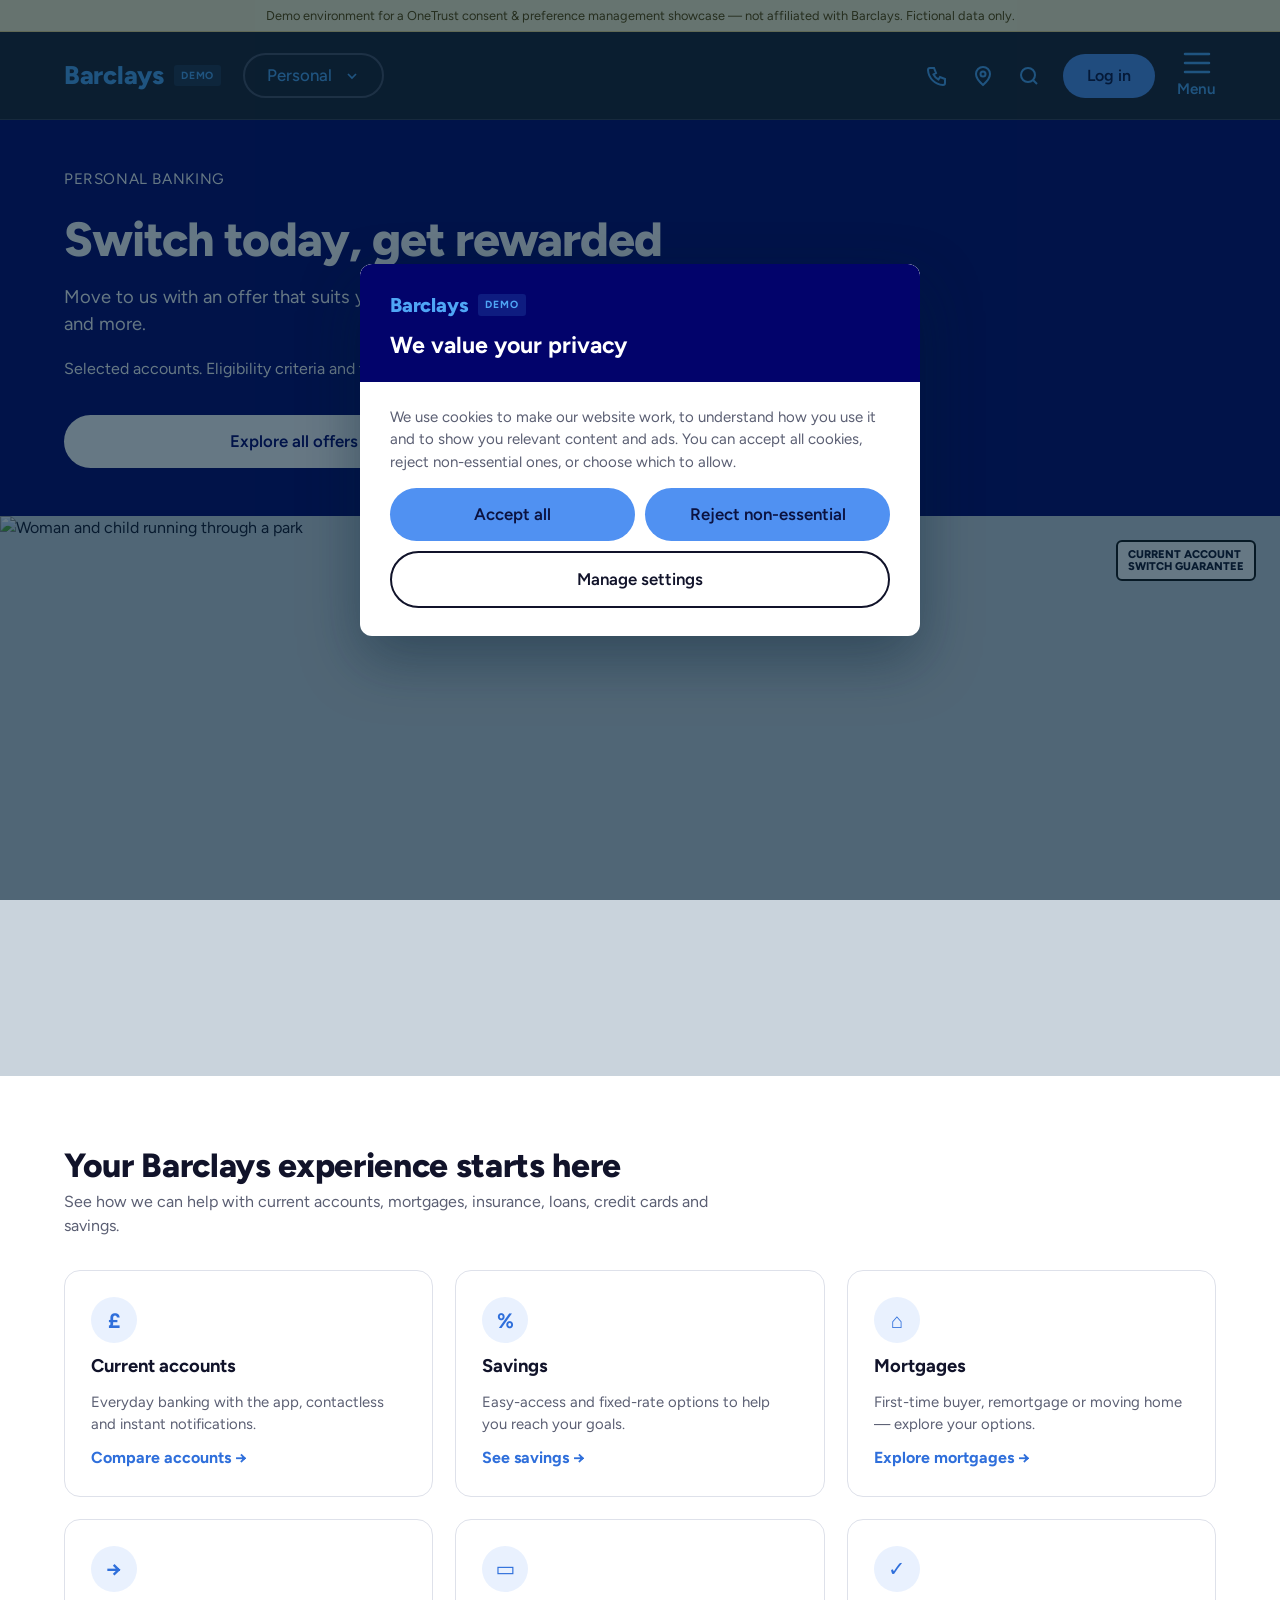
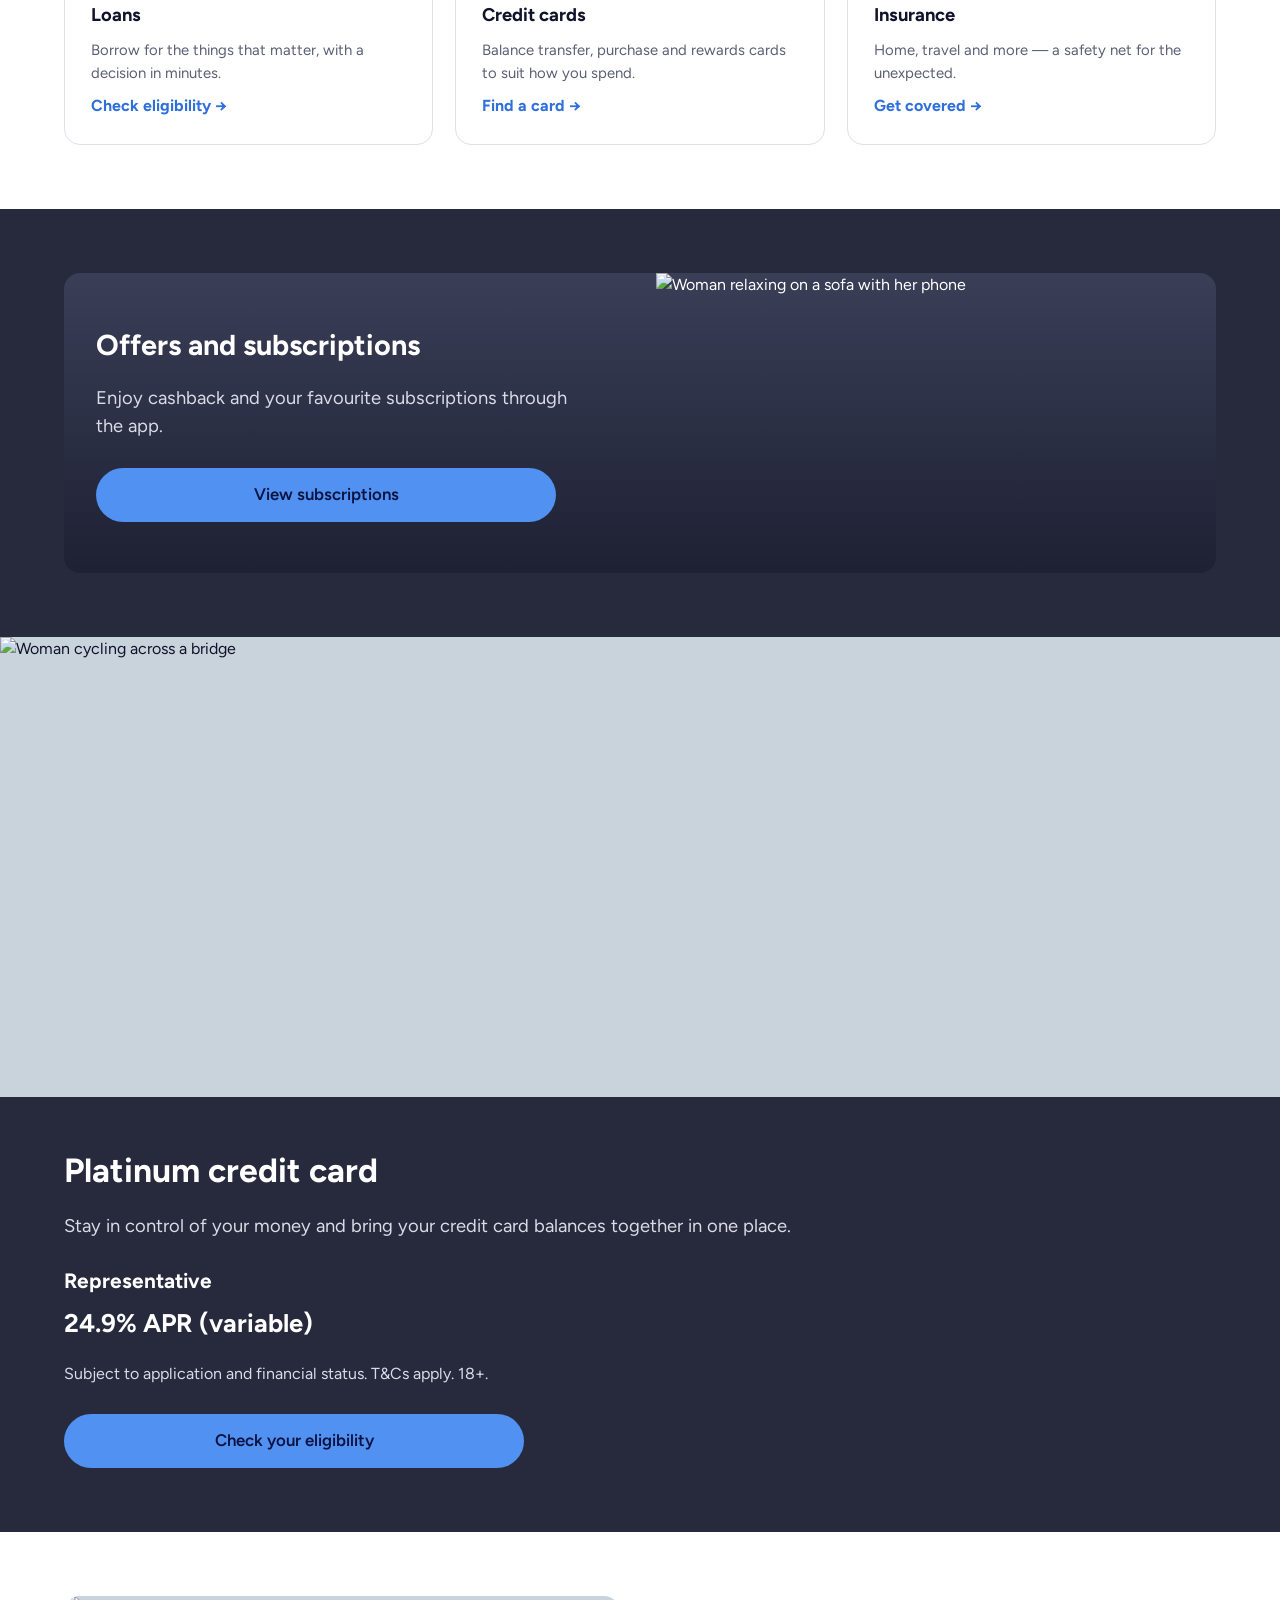
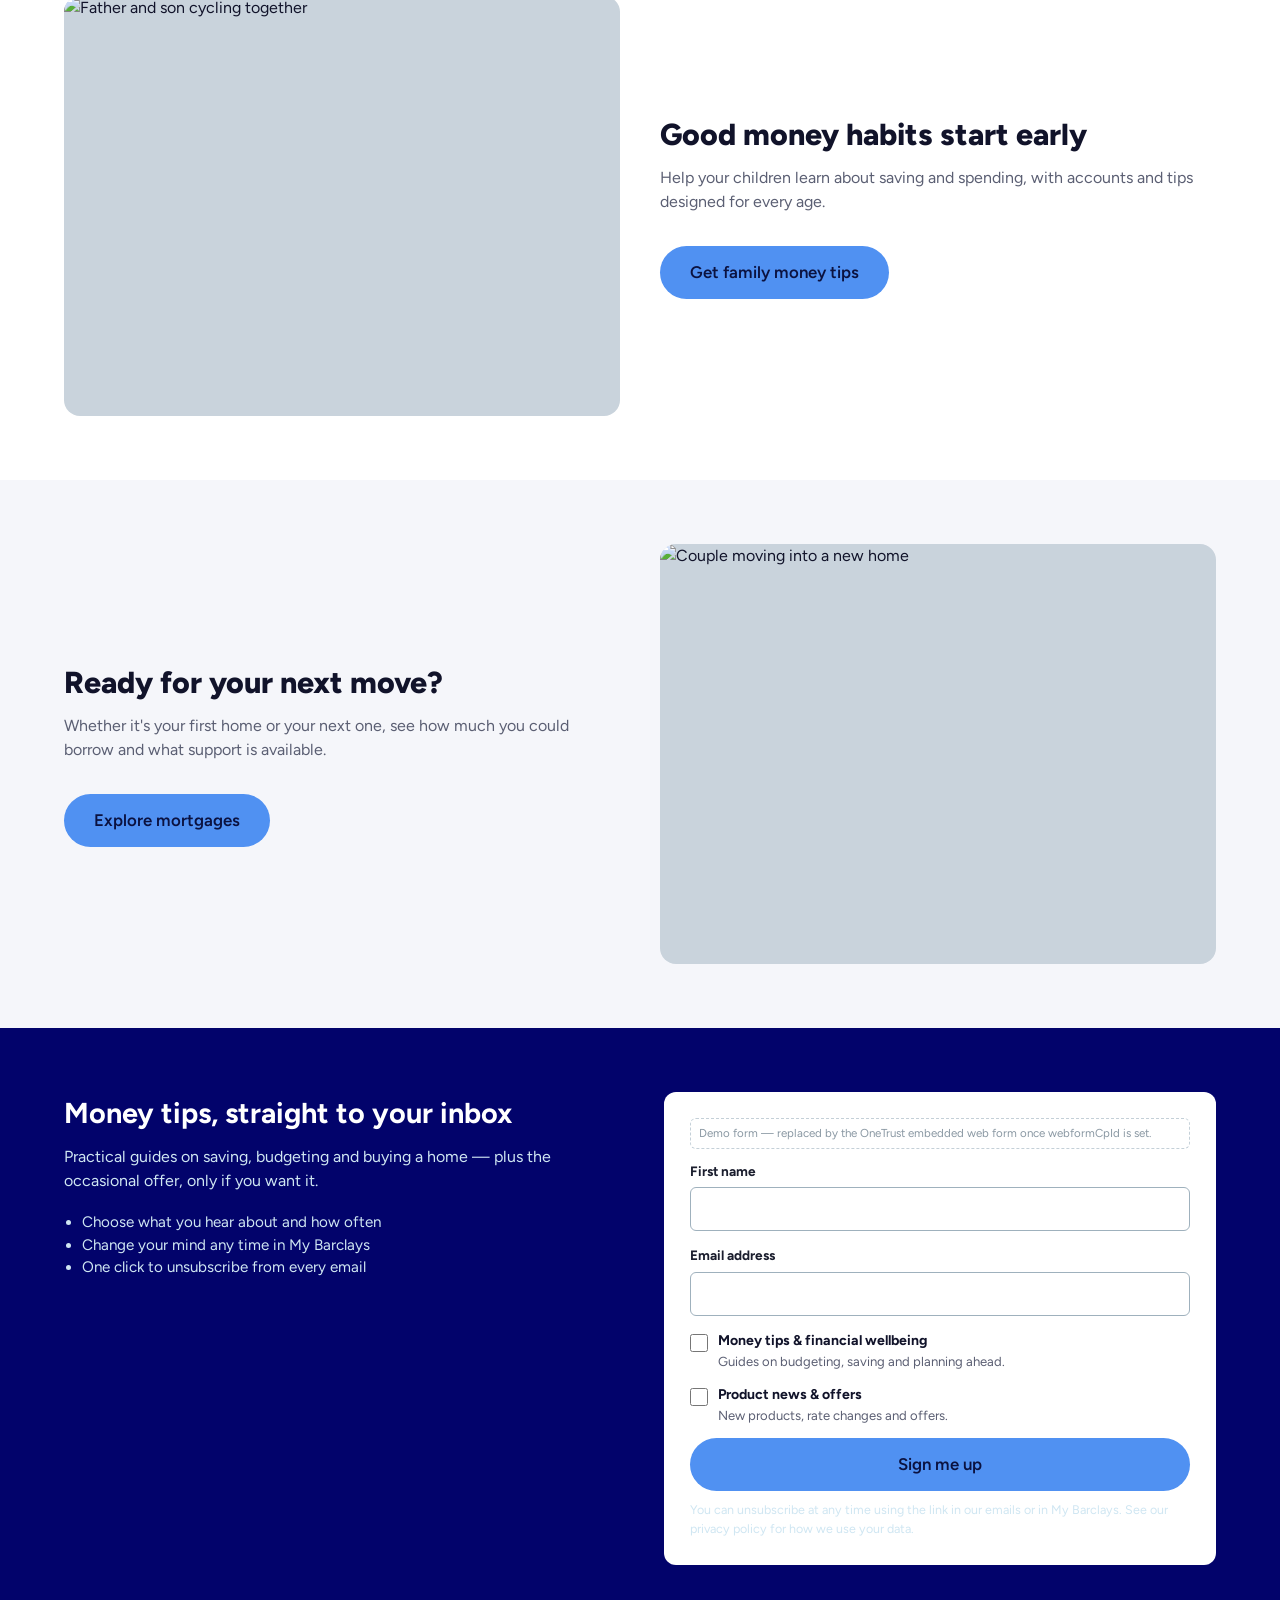
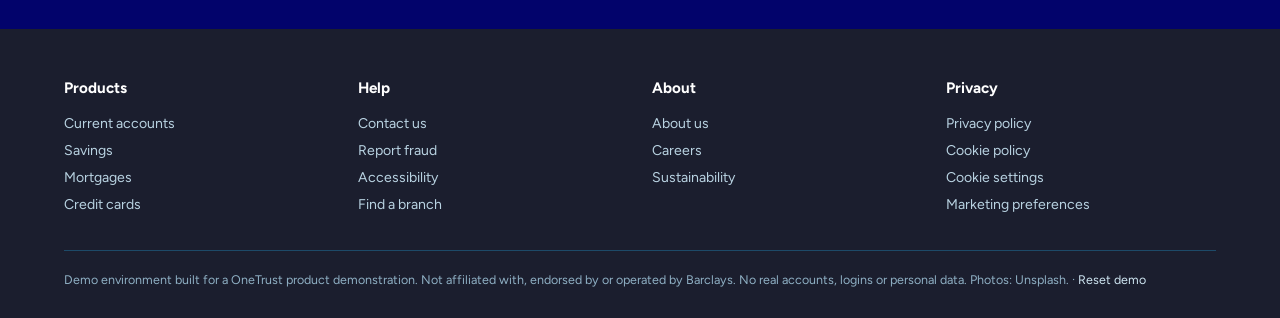
==== index.html @ 1bd02441 "Add files via upload" ====
<!DOCTYPE html>
<html lang="en-GB">
<head>
<meta charset="UTF-8">
<meta name="viewport" content="width=device-width, initial-scale=1.0">
<meta name="robots" content="noindex, nofollow">
<title>Barclays UCPM Demo</title>
<!-- DEMO ENVIRONMENT — NOT AFFILIATED WITH BARCLAYS. OneTrust CMP / UCPM showcase only.
     No login, no credentials, no balances or payments. -->

<script src="assets/js/onetrust-config.js"></script>

<!-- 1) OneTrust Cookie Consent (CMP) — uncomment and set the domain script ID
<script src="https://cdn.cookielaw.org/scripttemplates/otSDKStub.js" type="text/javascript"
        charset="UTF-8" data-domain-script="YOUR-DOMAIN-SCRIPT-ID"></script>
<script type="text/javascript">function OptanonWrapper(){}</script>
-->

<!-- 2) OneTrust embedded web form (UCPM) — uncomment, set data-id, and set webformCpId in assets/js/onetrust-config.js
<script src="https://privacyportaltrial.onetrust.com/consent-embedded-forms/consent-receipt-scripts/OtFormStub.js"
        data-id="YOUR-WEB-FORM-ID" worker="https://consent-api.onetrust.com"></script>
-->

<link rel="preconnect" href="https://fonts.googleapis.com">
<link href="https://fonts.googleapis.com/css2?family=Figtree:wght@400;500;600;700;800&display=swap" rel="stylesheet" media="print" onload="this.media='all'">
<link rel="stylesheet" href="assets/css/site.css">
<script src="assets/js/site.js"></script>
</head>
<body>

<div class="demo-ribbon">Demo environment for a OneTrust consent &amp; preference management showcase — not affiliated with Barclays. Fictional data only.</div>

<header class="main">
  <div class="wrap">
    <a href="index.html" class="brand">Barclays <small>Demo</small></a>
    <button class="seg-pill">Personal
      <svg viewBox="0 0 24 24" fill="none" stroke="currentColor" stroke-width="2.5"><path d="M6 9l6 6 6-6"/></svg>
    </button>
    <div class="hdr-right">
      <button class="hdr-ico hide-sm" aria-label="Call us"><svg viewBox="0 0 24 24" fill="none" stroke="currentColor" stroke-width="2"><path d="M5 4h4l2 5-2.5 1.5a11 11 0 005 5L15 13l5 2v4a2 2 0 01-2 2A16 16 0 013 6a2 2 0 012-2"/></svg></button>
      <button class="hdr-ico" aria-label="Find us"><svg viewBox="0 0 24 24" fill="none" stroke="currentColor" stroke-width="2"><path d="M12 21s-7-6.2-7-11a7 7 0 0114 0c0 4.8-7 11-7 11z"/><circle cx="12" cy="10" r="2.5"/></svg></button>
      <button class="hdr-ico" aria-label="Search"><svg viewBox="0 0 24 24" fill="none" stroke="currentColor" stroke-width="2"><circle cx="11" cy="11" r="7"/><path d="M20 20l-4-4"/></svg></button>
      <!-- Demo: no credentials — goes straight to the signed-in persona's account page -->
      <a href="account.html" class="acct-btn">Log in</a>
      <button class="menu-btn" aria-label="Menu"><svg viewBox="0 0 30 26" fill="none" stroke="currentColor" stroke-width="2.5" stroke-linecap="round"><path d="M3 4h24M3 13h24M3 22h24"/></svg>Menu</button>
    </div>
  </div>
</header>

<main>
  <div class="hero">
    <div class="wrap">
      <div>
        <div class="eyebrow">Personal banking</div>
        <h1>Switch today, get rewarded</h1>
        <p>Move to us with an offer that suits you. Explore our current accounts, savings range and more.</p>
        <p class="small">Selected accounts. Eligibility criteria and terms apply.</p>
        <a href="#products" class="btn btn-white">Explore all offers</a>
      </div>
    </div>
  </div>

  <!-- Photos: local file in assets/img first, Unsplash CDN as fallback (see README) -->
  <div class="photo hero-img">
    <img src="assets/img/hero.jpg" alt="Woman and child running through a park"
         data-cdn="https://images.unsplash.com/photo-1770872937837-267dadb4a138?auto=format&fit=crop&w=1800&h=1000&q=80"
         onerror="this.onerror=null;this.src=this.dataset.cdn">
    <div class="badge">Current account<br>switch guarantee</div>
  </div>

  <section id="products" class="intro">
    <div class="wrap">
      <h2>Your Barclays experience starts here</h2>
      <p class="lead">See how we can help with current accounts, mortgages, insurance, loans, credit cards and savings.</p>
      <div class="grid">
        <div class="card"><div class="ico">£</div><h3>Current accounts</h3><p>Everyday banking with the app, contactless and instant notifications.</p><a href="#products">Compare accounts →</a></div>
        <div class="card"><div class="ico">%</div><h3>Savings</h3><p>Easy-access and fixed-rate options to help you reach your goals.</p><a href="#products">See savings →</a></div>
        <div class="card"><div class="ico">⌂</div><h3>Mortgages</h3><p>First-time buyer, remortgage or moving home — explore your options.</p><a href="#products">Explore mortgages →</a></div>
        <div class="card"><div class="ico">→</div><h3>Loans</h3><p>Borrow for the things that matter, with a decision in minutes.</p><a href="#products">Check eligibility →</a></div>
        <div class="card"><div class="ico">▭</div><h3>Credit cards</h3><p>Balance transfer, purchase and rewards cards to suit how you spend.</p><a href="#products">Find a card →</a></div>
        <div class="card"><div class="ico">✓</div><h3>Insurance</h3><p>Home, travel and more — a safety net for the unexpected.</p><a href="#products">Get covered →</a></div>
      </div>
    </div>
  </section>

  <section class="band-slate">
    <div class="wrap">
      <div class="subs-card">
        <div class="txt">
          <h3>Offers and subscriptions</h3>
          <p>Enjoy cashback and your favourite subscriptions through the app.</p>
          <a href="#products" class="btn btn-cyan">View subscriptions</a>
        </div>
        <div class="img">
          <img src="assets/img/subscriptions.jpg" alt="Woman relaxing on a sofa with her phone"
               data-cdn="https://images.unsplash.com/photo-1758273705845-095eaa831790?auto=format&fit=crop&w=1000&h=800&q=80"
               onerror="this.onerror=null;this.src=this.dataset.cdn" loading="lazy">
        </div>
      </div>
    </div>
  </section>

  <div class="photo feature-img">
    <img src="assets/img/credit-card.jpg" alt="Woman cycling across a bridge"
         data-cdn="https://images.unsplash.com/photo-1728763377830-013769bc88b3?auto=format&fit=crop&w=1800&h=900&q=80"
         onerror="this.onerror=null;this.src=this.dataset.cdn" loading="lazy">
  </div>
  <section class="band-slate" style="padding-top:48px">
    <div class="wrap">
      <h3>Platinum credit card</h3>
      <p>Stay in control of your money and bring your credit card balances together in one place.</p>
      <div class="rep">Representative</div>
      <div class="apr">24.9% APR (variable)</div>
      <p style="font-size:1rem">Subject to application and financial status. T&amp;Cs apply. 18+.</p>
      <a href="#products" class="btn btn-cyan">Check your eligibility</a>
    </div>
  </section>

  <section>
    <div class="wrap split">
      <div class="photo">
        <img src="assets/img/family-cycling.jpg" alt="Father and son cycling together"
             data-cdn="https://images.unsplash.com/photo-1643632540114-5e2b3753919d?auto=format&fit=crop&w=1200&h=900&q=80"
             onerror="this.onerror=null;this.src=this.dataset.cdn" loading="lazy">
      </div>
      <div>
        <h2 class="sec" style="color:var(--ink);font-weight:800">Good money habits start early</h2>
        <p class="lead">Help your children learn about saving and spending, with accounts and tips designed for every age.</p>
        <a href="#signup" class="btn btn-navy">Get family money tips</a>
      </div>
    </div>
  </section>

  <section class="alt">
    <div class="wrap split">
      <div>
        <h2 class="sec" style="color:var(--ink);font-weight:800">Ready for your next move?</h2>
        <p class="lead">Whether it's your first home or your next one, see how much you could borrow and what support is available.</p>
        <a href="#products" class="btn btn-navy">Explore mortgages</a>
      </div>
      <div class="photo">
        <img src="assets/img/mortgage.jpg" alt="Couple moving into a new home"
             data-cdn="https://images.unsplash.com/photo-1758523671285-9ff3f4e0ff38?auto=format&fit=crop&w=1200&h=900&q=80"
             onerror="this.onerror=null;this.src=this.dataset.cdn" loading="lazy">
      </div>
    </div>
  </section>

  <!-- Inline sign-up for visitors who closed the pop-up -->
  <section class="signup-band" id="signup">
    <div class="wrap">
      <div>
        <h2>Money tips, straight to your inbox</h2>
        <p>Practical guides on saving, budgeting and buying a home — plus the occasional offer, only if you want it.</p>
        <ul>
          <li>Choose what you hear about and how often</li>
          <li>Change your mind any time in My Barclays</li>
          <li>One click to unsubscribe from every email</li>
        </ul>
      </div>
      <div class="signup-panel">
        <!-- ONETRUST EMBEDDED WEB FORM — second instance of the same collection point -->
        <div id="ot-container-inline"></div>
        <div id="demoInline"></div>
      </div>
    </div>
  </section>
</main>

<footer>
  <div class="wrap">
    <div class="cols">
      <div><h4>Products</h4><a href="#products">Current accounts</a><a href="#products">Savings</a><a href="#products">Mortgages</a><a href="#products">Credit cards</a></div>
      <div><h4>Help</h4><a href="#">Contact us</a><a href="#">Report fraud</a><a href="#">Accessibility</a><a href="#">Find a branch</a></div>
      <div><h4>About</h4><a href="#">About us</a><a href="#">Careers</a><a href="#">Sustainability</a></div>
      <div><h4>Privacy</h4><a href="#">Privacy policy</a><a href="#">Cookie policy</a><a href="#" data-cookie-settings>Cookie settings</a><a href="account.html#marketing">Marketing preferences</a></div>
    </div>
    <div class="legal">Demo environment built for a OneTrust product demonstration. Not affiliated with, endorsed by or operated by Barclays. No real accounts, logins or personal data. Photos: Unsplash. · <a href="#" data-reset-demo style="display:inline;color:#cfe6f2">Reset demo</a></div>
  </div>
</footer>

<!-- =============================== NEWSLETTER POP-UP =============================== -->
<div class="overlay" id="nlModal" role="dialog" aria-modal="true" aria-labelledby="nlTitle">
  <div class="modal">
    <div class="head photo-head">
      <button class="close-x" onclick="closeNewsletter()" aria-label="Close">×</button>
      <div class="ph">
        <img src="assets/img/newsletter.jpg" alt=""
             data-cdn="https://images.unsplash.com/photo-1573496782432-8690d8148c46?auto=format&fit=crop&w=1000&h=380&q=80"
             onerror="this.onerror=null;this.src=this.dataset.cdn">
      </div>
      <div class="t">
        <div class="brand">Barclays <small>Demo</small></div>
        <h2 id="nlTitle">Make your money go further</h2>
      </div>
    </div>
    <div class="body">
      <p>Sign up for practical money tips, guides and offers chosen around your interests.</p>
      <!-- ONETRUST EMBEDDED WEB FORM — installed when the pop-up opens -->
      <div id="ot-container"></div>
      <div id="demoPopup"></div>
    </div>
  </div>
</div>

<script src="assets/js/home.js"></script>
</body>
</html>
---- assets/css/site.css ----
/* Barclays UCPM demo — shared styles. DEMO ONLY, not affiliated with Barclays. */
:root{
  /* Palette matched to barclays.co.uk (Oct 2026) */
  --cyan:#5091F2;   /* primary pill button blue */
  --navy:#1B1E2E;   /* header / dark chrome */
  --royal:#02036B;  /* hero band */
  --slate:#272A3D;  /* feature bands */
  --blue:#2F6FDB;   /* links, toggles, accents */
  --accent:#4FA6F5; /* light brand blue (wordmark, icons) */
  --sky:#E9F1FE;
  --ink:#11132A; --muted:#5B5F73; --line:#DEE1EA; --bg:#F5F6FA; --white:#fff;
  --ok:#2E7D32;
}
*{box-sizing:border-box;margin:0;padding:0}
html{scroll-behavior:smooth}
body{font-family:"Figtree","Helvetica Neue",Arial,system-ui,sans-serif;color:var(--ink);background:var(--white);line-height:1.5;font-size:16px}
a{color:var(--blue)}
button{font:inherit;cursor:pointer}
.wrap{max-width:1200px;margin:0 auto;padding:0 24px}

/* Demo ribbon — always visible, not removable from the UI */
.demo-ribbon{background:#FFF4CC;color:#5C4500;font-size:.8rem;text-align:center;padding:6px 12px;border-bottom:1px solid #F0D98A}

/* Header */
.topbar{background:var(--navy);color:#fff;font-size:.85rem}
.topbar .wrap{display:flex;gap:22px;align-items:center;height:38px}
.topbar a{color:#cfe6f2;text-decoration:none}
.topbar a.active{color:#fff;font-weight:700;border-bottom:3px solid var(--cyan);padding-bottom:7px;margin-top:10px}
.topbar .spacer{flex:1}
header.main{background:#fff;border-bottom:1px solid var(--line);position:sticky;top:0;z-index:50}
header.main .wrap{display:flex;align-items:center;height:74px;gap:32px}
.brand{font-size:1.65rem;font-weight:700;letter-spacing:.02em;color:var(--navy);text-decoration:none;display:flex;align-items:center;gap:10px}
.brand small{font-size:.65rem;font-weight:700;letter-spacing:.08em;background:var(--sky);color:var(--blue);padding:3px 7px;border-radius:3px;text-transform:uppercase}
nav.primary{display:flex;gap:22px;flex:1;flex-wrap:wrap}
nav.primary a{color:var(--ink);text-decoration:none;font-size:.95rem}
nav.primary a:hover{color:var(--blue);text-decoration:underline}
.acct-btn{display:flex;align-items:center;gap:8px;background:var(--navy);color:#fff;border:0;border-radius:24px;padding:9px 18px;font-weight:600;text-decoration:none;font-size:.92rem}
.acct-btn:hover{background:var(--blue)}
.acct-btn svg{width:18px;height:18px}

/* Views */
.view{display:none}
.view.active{display:block}

/* Hero */
.hero{background:linear-gradient(110deg,var(--navy) 0%,var(--navy) 48%,var(--blue) 100%);color:#fff;position:relative;overflow:hidden}
.hero .wrap{display:grid;grid-template-columns:1.1fr .9fr;gap:40px;align-items:center;padding-top:72px;padding-bottom:80px}
.hero h1{font-size:2.9rem;line-height:1.1;font-weight:700;margin-bottom:18px}
.hero p{font-size:1.15rem;color:#d7ecf6;max-width:520px;margin-bottom:28px}
.hero-art{height:300px;border-radius:50% 50% 12px 12px;background:radial-gradient(circle at 30% 30%,#33c4f5 0,var(--cyan) 35%,#0086c2 70%,var(--blue) 100%);opacity:.9;position:relative}
.hero-art::after{content:"";position:absolute;inset:40px;border-radius:50%;border:2px dashed rgba(255,255,255,.4)}
.btn{display:inline-block;border:0;border-radius:24px;padding:12px 26px;font-weight:700;text-decoration:none;font-size:.97rem}
.btn-cyan{background:var(--cyan);color:var(--navy)}
.btn-cyan:hover{background:#3fc6f5}
.btn-navy{background:var(--navy);color:#fff}
.btn-navy:hover{background:var(--blue)}
.btn-ghost{background:transparent;color:var(--navy);border:2px solid var(--navy)}
.btn-ghost-light{background:transparent;color:#fff;border:2px solid #fff;margin-left:10px}

/* Sections */
section{padding:64px 0}
section.alt{background:var(--bg)}
h2.sec{font-size:1.9rem;color:var(--navy);margin-bottom:8px}
p.lead{color:var(--muted);margin-bottom:32px;max-width:680px}
.grid{display:grid;grid-template-columns:repeat(3,1fr);gap:22px}
.card{background:#fff;border:1px solid var(--line);border-radius:10px;padding:26px;display:flex;flex-direction:column;gap:10px;transition:box-shadow .2s}
.card:hover{box-shadow:0 8px 24px rgba(0,57,93,.12)}
.card .ico{width:46px;height:46px;border-radius:50%;background:var(--sky);display:grid;place-items:center;color:var(--blue);font-size:1.3rem;font-weight:700}
.card h3{color:var(--navy);font-size:1.15rem}
.card p{color:var(--muted);font-size:.93rem;flex:1}
.card a{font-weight:700;text-decoration:none}

.promo{display:grid;grid-template-columns:1fr 1fr;gap:22px}
.promo .tile{border-radius:12px;padding:34px;color:#fff;min-height:220px;display:flex;flex-direction:column;justify-content:flex-end;gap:10px}
.promo .tile.a{background:linear-gradient(135deg,var(--blue),var(--navy))}
.promo .tile.b{background:linear-gradient(135deg,#0086c2,var(--cyan))}
.promo h3{font-size:1.4rem}
.promo p{color:#e6f4fb;font-size:.95rem}

/* Inline newsletter band */
.signup-band{background:var(--navy);color:#fff}
.signup-band .wrap{display:grid;grid-template-columns:1fr 1fr;gap:48px;align-items:start}
.signup-band h2{font-size:1.8rem;margin-bottom:10px}
.signup-band p{color:#cfe6f2}
.signup-band ul{margin:18px 0 0 18px;color:#cfe6f2;font-size:.95rem}
.signup-panel{background:#fff;color:var(--ink);border-radius:12px;padding:26px}

/* Footer */
footer{background:#002B47;color:#b9d3e2;font-size:.88rem;padding:48px 0 28px}
footer .cols{display:grid;grid-template-columns:repeat(4,1fr);gap:24px;margin-bottom:32px}
footer h4{color:#fff;margin-bottom:10px;font-size:.95rem}
footer a{color:#b9d3e2;text-decoration:none;display:block;padding:3px 0}
footer a:hover{color:#fff;text-decoration:underline}
footer .legal{border-top:1px solid #1d4a68;padding-top:20px;font-size:.78rem;color:#8fb0c4}
.linkbtn{background:none;border:0;color:#b9d3e2;padding:3px 0;text-align:left;display:block}
.linkbtn:hover{color:#fff;text-decoration:underline}

/* Overlays */
.overlay{position:fixed;inset:0;background:rgba(0,30,50,.6);z-index:9000;display:flex;align-items:center;justify-content:center;padding:20px;visibility:hidden;opacity:0;pointer-events:none;transition:opacity .2s}
.overlay.show{visibility:visible;opacity:1;pointer-events:auto}
#cookieModal{z-index:9100}
.modal{background:#fff;width:100%;max-width:560px;max-height:90vh;overflow-y:auto;border-radius:12px;box-shadow:0 24px 60px rgba(0,30,50,.4);position:relative}
.modal .head{background:var(--navy);color:#fff;padding:26px 30px 22px;border-radius:12px 12px 0 0;position:relative}
.modal .head .brand{color:#fff;font-size:1.25rem;margin-bottom:12px}
.modal .head h2{font-size:1.45rem;line-height:1.2}
.modal .body{padding:24px 30px 28px}
.modal .body p{font-size:.94rem;color:var(--muted);margin-bottom:14px}
.close-x{position:absolute;top:14px;right:14px;z-index:5;width:36px;height:36px;border-radius:50%;border:0;background:rgba(255,255,255,.15);color:#fff;font-size:1.3rem;line-height:1}
.close-x:hover{background:rgba(255,255,255,.3)}
.btn-row{display:flex;gap:10px;flex-wrap:wrap;margin-top:6px}
.btn-row .btn{flex:1;text-align:center;min-width:150px}

/* Cookie settings detail */
.ck-cat{border-top:1px solid var(--line);padding:14px 0;display:flex;gap:16px;justify-content:space-between;align-items:flex-start}
.ck-cat h4{font-size:.95rem;color:var(--navy)}
.ck-cat p{font-size:.84rem;margin:2px 0 0 !important}
.always{font-size:.78rem;font-weight:700;color:var(--ok);white-space:nowrap}

/* Toggle */
.tgl{position:relative;width:46px;height:26px;flex-shrink:0}
.tgl input{opacity:0;width:0;height:0}
.tgl span{position:absolute;inset:0;background:#B8C4CC;border-radius:26px;transition:.2s;cursor:pointer}
.tgl span::before{content:"";position:absolute;width:20px;height:20px;left:3px;top:3px;background:#fff;border-radius:50%;transition:.2s}
.tgl input:checked + span{background:var(--blue)}
.tgl input:checked + span::before{transform:translateX(20px)}
.tgl input:disabled + span{opacity:.55;cursor:not-allowed}
.tgl input:focus-visible + span{outline:3px solid var(--cyan);outline-offset:2px}

/* Demo form (stand-in for OneTrust web form) */
.demo-form label.f{display:block;font-size:.85rem;font-weight:700;margin-bottom:6px;color:var(--navy)}
.demo-form input[type=email],.demo-form input[type=text]{width:100%;padding:12px 14px;border:1px solid #9FB1BD;border-radius:6px;font-size:1rem;margin-bottom:14px}
.demo-form input:focus{outline:2px solid var(--cyan);border-color:var(--cyan)}
.chk{display:flex;gap:10px;align-items:flex-start;margin-bottom:12px;font-size:.88rem}
.chk input{margin-top:4px;width:18px;height:18px;accent-color:var(--blue);flex-shrink:0}
.chk strong{display:block;color:var(--ink)}
.chk span.d{color:var(--muted);font-size:.82rem}
.fine{font-size:.78rem;color:var(--muted);margin-top:10px}
.form-ok{display:none;text-align:center;padding:18px 0}
.form-ok .tick{width:56px;height:56px;border-radius:50%;background:#E6F4EA;color:var(--ok);display:grid;place-items:center;font-size:1.8rem;margin:0 auto 12px}
.slot-note{font-size:.72rem;color:#8A98A3;border:1px dashed #C4D0D8;border-radius:6px;padding:6px 8px;margin-bottom:12px}

/* Account */
.acct-hero{background:var(--navy);color:#fff;padding:34px 0}
.acct-hero h1{font-size:1.9rem}
.acct-hero p{color:#cfe6f2}
.acct-layout{display:grid;grid-template-columns:250px 1fr;gap:28px;padding:34px 24px 64px}
.side{display:flex;flex-direction:column;gap:4px}
.side button{background:none;border:0;text-align:left;padding:12px 14px;border-radius:8px;color:var(--ink);font-weight:600;border-left:4px solid transparent}
.side button:hover{background:var(--bg)}
.side button.active{background:var(--sky);color:var(--navy);border-left-color:var(--cyan)}
.panel{display:none}
.panel.active{display:block}
.panel h2{color:var(--navy);font-size:1.5rem;margin-bottom:6px}
.panel > p.lead{margin-bottom:22px}
.box{border:1px solid var(--line);border-radius:10px;padding:22px 24px;margin-bottom:20px;background:#fff}
.box h3{color:var(--navy);font-size:1.08rem;margin-bottom:4px}
.box > p{color:var(--muted);font-size:.9rem;margin-bottom:14px}
.row{display:flex;justify-content:space-between;align-items:flex-start;gap:20px;padding:14px 0;border-top:1px solid var(--line)}
.row:first-of-type{border-top:0}
.row .t{font-weight:700;font-size:.97rem}
.row .d{color:var(--muted);font-size:.86rem;margin-top:2px}
.kv{display:grid;grid-template-columns:180px 1fr;gap:10px 18px;font-size:.95rem}
.kv dt{color:var(--muted)}
.chan{display:grid;grid-template-columns:repeat(5,1fr);gap:10px}
.chan label{border:1px solid var(--line);border-radius:8px;padding:12px;text-align:center;font-size:.88rem;font-weight:600;cursor:pointer;user-select:none}
.chan input{display:none}
.chan label.on{background:var(--sky);border-color:var(--blue);color:var(--navy)}
.seg{display:inline-flex;border:1px solid var(--blue);border-radius:24px;overflow:hidden}
.seg button{border:0;background:#fff;color:var(--blue);padding:8px 16px;font-weight:600;font-size:.88rem}
.seg button.on{background:var(--blue);color:#fff}
.pill{display:inline-block;font-size:.72rem;font-weight:700;border-radius:12px;padding:2px 9px;background:#E6F4EA;color:var(--ok);margin-left:8px;vertical-align:middle}
.pill.req{background:#EEF1F3;color:var(--muted)}
.save-bar{display:flex;gap:12px;align-items:center;flex-wrap:wrap}
.save-bar .stamp{font-size:.82rem;color:var(--muted)}
.history{font-size:.85rem;width:100%;border-collapse:collapse}
.history th,.history td{text-align:left;padding:9px 8px;border-bottom:1px solid var(--line)}
.history th{color:var(--muted);font-weight:600;font-size:.78rem;text-transform:uppercase;letter-spacing:.04em}
.muted-all{opacity:.45;pointer-events:none}
#prefEmbed{width:100%;min-height:720px;border:1px solid var(--line);border-radius:10px}

.toast{position:fixed;bottom:24px;left:50%;transform:translateX(-50%) translateY(120px);background:var(--navy);color:#fff;padding:12px 22px;border-radius:24px;font-weight:600;z-index:9500;transition:transform .25s;box-shadow:0 8px 24px rgba(0,0,0,.25)}
.toast.show{transform:translateX(-50%) translateY(0)}


/* ===== Live-site look: header, hero, bands ===== */
.topbar{display:none}
header.main{background:var(--navy);border-bottom:1px solid #3A3D4F}
header.main .wrap{height:auto;padding-top:18px;padding-bottom:18px;flex-wrap:wrap;gap:16px 22px}
.brand{color:var(--accent);font-size:1.6rem;font-weight:800;letter-spacing:-.01em}
.brand small{background:rgba(79,166,245,.15);color:var(--accent)}
.seg-pill{display:flex;align-items:center;gap:12px;border:2px solid #4A4E63;border-radius:28px;padding:8px 22px;color:var(--accent);background:transparent;font-weight:500;font-size:1.05rem}
.seg-pill svg{width:16px;height:16px}
nav.primary{display:none}
.hdr-right{margin-left:auto;display:flex;align-items:center;gap:22px}
.hdr-ico{color:var(--accent);background:none;border:0;display:grid;place-items:center}
.hdr-ico svg{width:24px;height:24px}
.menu-btn{background:none;border:0;color:var(--accent);display:flex;flex-direction:column;align-items:center;font-weight:600;font-size:.95rem;gap:2px}
.menu-btn svg{width:30px;height:26px}
.acct-btn{background:var(--cyan);color:#0B1240;border-radius:28px;padding:10px 24px;font-weight:600;font-size:1rem}
.acct-btn:hover{background:#6AA3F5}
.acct-btn svg{display:none}

.hero{background:var(--royal)}
.hero .wrap{grid-template-columns:1fr;padding-top:48px;padding-bottom:48px;max-width:1200px}
.hero .eyebrow{font-size:.95rem;letter-spacing:.04em;text-transform:uppercase;margin-bottom:22px;color:#fff}
.hero h1{font-size:3rem;font-weight:800;letter-spacing:-.02em;max-width:760px}
.hero p{color:#fff;font-size:1.15rem;max-width:720px;margin-bottom:18px}
.hero .small{font-size:1rem;margin-bottom:34px}
.btn{border-radius:30px;padding:14px 30px;font-weight:600;font-size:1.05rem}
.btn-white{background:#fff;color:var(--royal);display:block;max-width:460px;text-align:center}
.btn-white:hover{background:#E9ECFF}
.btn-cyan{background:var(--cyan);color:#0B1240}
.btn-navy{background:var(--cyan);color:#0B1240}
.btn-navy:hover{background:#6AA3F5}
.btn-ghost{color:var(--ink);border:2px solid var(--ink)}
.btn-ghost-light{display:none}



section.intro h2{font-size:2.1rem;font-weight:800;color:var(--ink);letter-spacing:-.01em}
.card{border-radius:16px;border-color:var(--line)}
.card .ico{background:var(--sky);color:var(--blue)}
.card h3{color:var(--ink)}
.card a{color:var(--blue)}

.band-slate{background:var(--slate);color:#fff}
.band-slate h3{font-size:2.1rem;font-weight:700;margin-bottom:18px}
.band-slate p{color:#D9DBE6;font-size:1.15rem}
.band-slate .rep{color:#fff;font-weight:700;font-size:1.3rem;margin:24px 0 8px}
.band-slate .apr{color:#fff;font-weight:700;font-size:1.6rem;margin-bottom:20px}
.band-slate .btn{display:block;max-width:460px;text-align:center;margin-top:28px}
.subs-card{background:linear-gradient(180deg,#3A3E57,#1E2133);border-radius:16px;padding:40px 32px}
.subs-card h3{font-size:1.8rem}
.unused-mock-card{width:180px;height:270px;border-radius:12px;background:linear-gradient(135deg,#F4F5F7,#C9CDD3);box-shadow:0 18px 40px rgba(0,0,0,.35);transform:rotate(-12deg);position:absolute;left:8%;top:22%;display:flex;flex-direction:column;justify-content:space-between;padding:18px;color:#555;font-size:.8rem}
.unused-chip{width:30px;height:24px;border-radius:5px;background:#D8D2BC;align-self:center}

.signup-band{background:var(--royal)}
footer{background:var(--navy)}
.acct-hero{background:var(--royal)}
.side button.active{background:var(--sky);color:var(--ink);border-left-color:var(--cyan)}
.modal .head{background:var(--royal)}
.modal .head .brand{color:var(--accent)}
.tgl input:checked + span{background:var(--blue)}
.seg{border-color:var(--blue)}
.seg button{color:var(--blue)}
.seg button.on{background:var(--blue)}
.chan label.on{border-color:var(--blue);color:var(--ink)}

@media (max-width:900px){
  .hero .wrap,.signup-band .wrap,.promo,.acct-layout{grid-template-columns:1fr}
  .hero-art{display:none}
  .grid{grid-template-columns:1fr 1fr}
  footer .cols{grid-template-columns:1fr 1fr}
  nav.primary{display:none}
  .chan{grid-template-columns:repeat(3,1fr)}
  .side{flex-direction:row;overflow-x:auto}
  .side button{white-space:nowrap;border-left:0;border-bottom:3px solid transparent}
  .side button.active{border-bottom-color:var(--cyan)}
}
@media (max-width:560px){
  .grid{grid-template-columns:1fr}
  .hero h1{font-size:2.3rem !important}
  .photo{height:340px}
  .hdr-right{width:100%;justify-content:flex-end}
  .hide-sm{display:none}
  .hero h1{font-size:2.1rem}
  .kv{grid-template-columns:1fr}
}

/* ===== Photography (local files in assets/img, CDN fallback) ===== */
.photo{position:relative;overflow:hidden;background:#C9D3DC}
.photo img{display:block;width:100%;height:100%;object-fit:cover}
.photo.hero-img{height:560px}
.photo.feature-img{height:460px}
.photo.wide{height:380px}
.photo .badge{position:absolute;top:24px;right:24px;background:#fff;border:2px solid #111;border-radius:6px;padding:6px 10px;font-size:.7rem;font-weight:800;line-height:1.1;text-transform:uppercase}
.card .thumb{margin:-26px -26px 6px;height:170px;border-radius:16px 16px 0 0;overflow:hidden;background:#DDE3EA}
.card .thumb img{width:100%;height:100%;object-fit:cover;display:block}
.subs-card{display:grid;grid-template-columns:1fr 1fr;gap:32px;align-items:center;padding:0;overflow:hidden}
.subs-card .txt{padding:40px 32px}
.subs-card .img{height:100%;min-height:300px}
.subs-card .img img{width:100%;height:100%;object-fit:cover;display:block}
.split{display:grid;grid-template-columns:1fr 1fr;gap:40px;align-items:center}
.split .photo{border-radius:16px;height:420px}
.modal .head.photo-head{padding:0;background:var(--royal)}
.modal .head.photo-head .ph{height:170px;overflow:hidden}
.modal .head.photo-head .ph img{width:100%;height:100%;object-fit:cover;display:block}
.modal .head.photo-head .t{padding:20px 30px 22px}
.acct-hero{position:relative;overflow:hidden}
.acct-hero .wrap{position:relative;z-index:1}
.acct-hero .bg{position:absolute;inset:0 0 0 55%;opacity:.9}
.acct-hero .bg img{width:100%;height:100%;object-fit:cover;display:block;-webkit-mask-image:linear-gradient(90deg,transparent,#000 40%);mask-image:linear-gradient(90deg,transparent,#000 40%)}
.crumbs{font-size:.9rem;color:#cfd3ff;margin-bottom:6px}
.crumbs a{color:#fff}
@media (max-width:900px){
  .subs-card,.split{grid-template-columns:1fr}
  .subs-card .img{min-height:220px}
  .acct-hero .bg{display:none}
  .photo.hero-img{height:380px}
  .photo.feature-img{height:320px}
}

/* ===== Account opening (soft opt-in) ===== */
.steps{list-style:none;display:flex;gap:8px;margin:0 0 22px;padding:0;flex-wrap:wrap}
.steps li{flex:1;min-width:120px;font-size:.85rem;font-weight:600;color:var(--muted);border-top:4px solid var(--line);padding-top:8px}
.steps li.done{color:var(--ink);border-top-color:var(--blue)}
.steps li.done::before{content:"✓ ";color:var(--blue)}
.steps li.now{color:var(--ink);border-top-color:var(--cyan)}
.d-note{color:var(--muted);font-size:.8rem}
.notice{background:var(--sky);border-left:4px solid var(--blue);border-radius:8px;padding:14px 16px;font-size:.92rem;color:var(--ink);margin-bottom:16px}
.optgroup{border-top:1px solid var(--line);padding-top:14px;margin-top:6px}
.optgroup .lbl{font-size:.78rem;font-weight:700;letter-spacing:.04em;text-transform:uppercase;color:var(--muted);margin-bottom:8px}
.open-ok{text-align:center;padding:36px 24px}
.open-ok .tick{width:56px;height:56px;border-radius:50%;background:#E6F4EA;color:var(--ok);display:grid;place-items:center;font-size:1.8rem;margin:0 auto 12px}
.open-ok p{margin:6px auto 18px;max-width:520px}
.promo-box{display:flex;justify-content:space-between;align-items:center;gap:16px;flex-wrap:wrap;background:var(--sky);border-color:#CFE0FB}
.promo-box p{margin:0 !important}

/* Presenter notes (hidden by default) */
.notes-toggle{margin-top:8px;background:none;border:1px dashed #B6BCCB;border-radius:20px;padding:6px 14px;font-size:.8rem;color:var(--muted)}
.notes{margin-top:12px;background:#FFFBEA;border:1px solid #F0D98A;border-radius:10px;padding:16px 18px;font-size:.86rem;color:#4A3A00}
.notes h4{margin-bottom:8px;font-size:.92rem}
.notes ul{margin-left:18px;display:grid;gap:6px}
.notes code{background:#fff;border:1px solid #EADBA0;border-radius:4px;padding:0 5px;font-size:.8rem}

/* Lawful basis + status chips in the preference centre */
.chips{display:flex;gap:6px;flex-wrap:wrap;margin-top:6px}
.chip{font-size:.7rem;font-weight:700;border-radius:12px;padding:2px 9px;letter-spacing:.02em}
.chip.basis-consent{background:#E8EEFF;color:#2A3FA8}
.chip.basis-soft{background:#FFF1DC;color:#8A4B00}
.chip.st-ACTIVE{background:#E6F4EA;color:var(--ok)}
.chip.st-OPT_OUT,.chip.st-WITHDRAWN{background:#FDECEA;color:#B3261E}
.chip.st-NO_CONSENT{background:#EEF1F3;color:var(--muted)}
.basis-legend{font-size:.82rem;color:var(--muted);margin:-6px 0 10px}
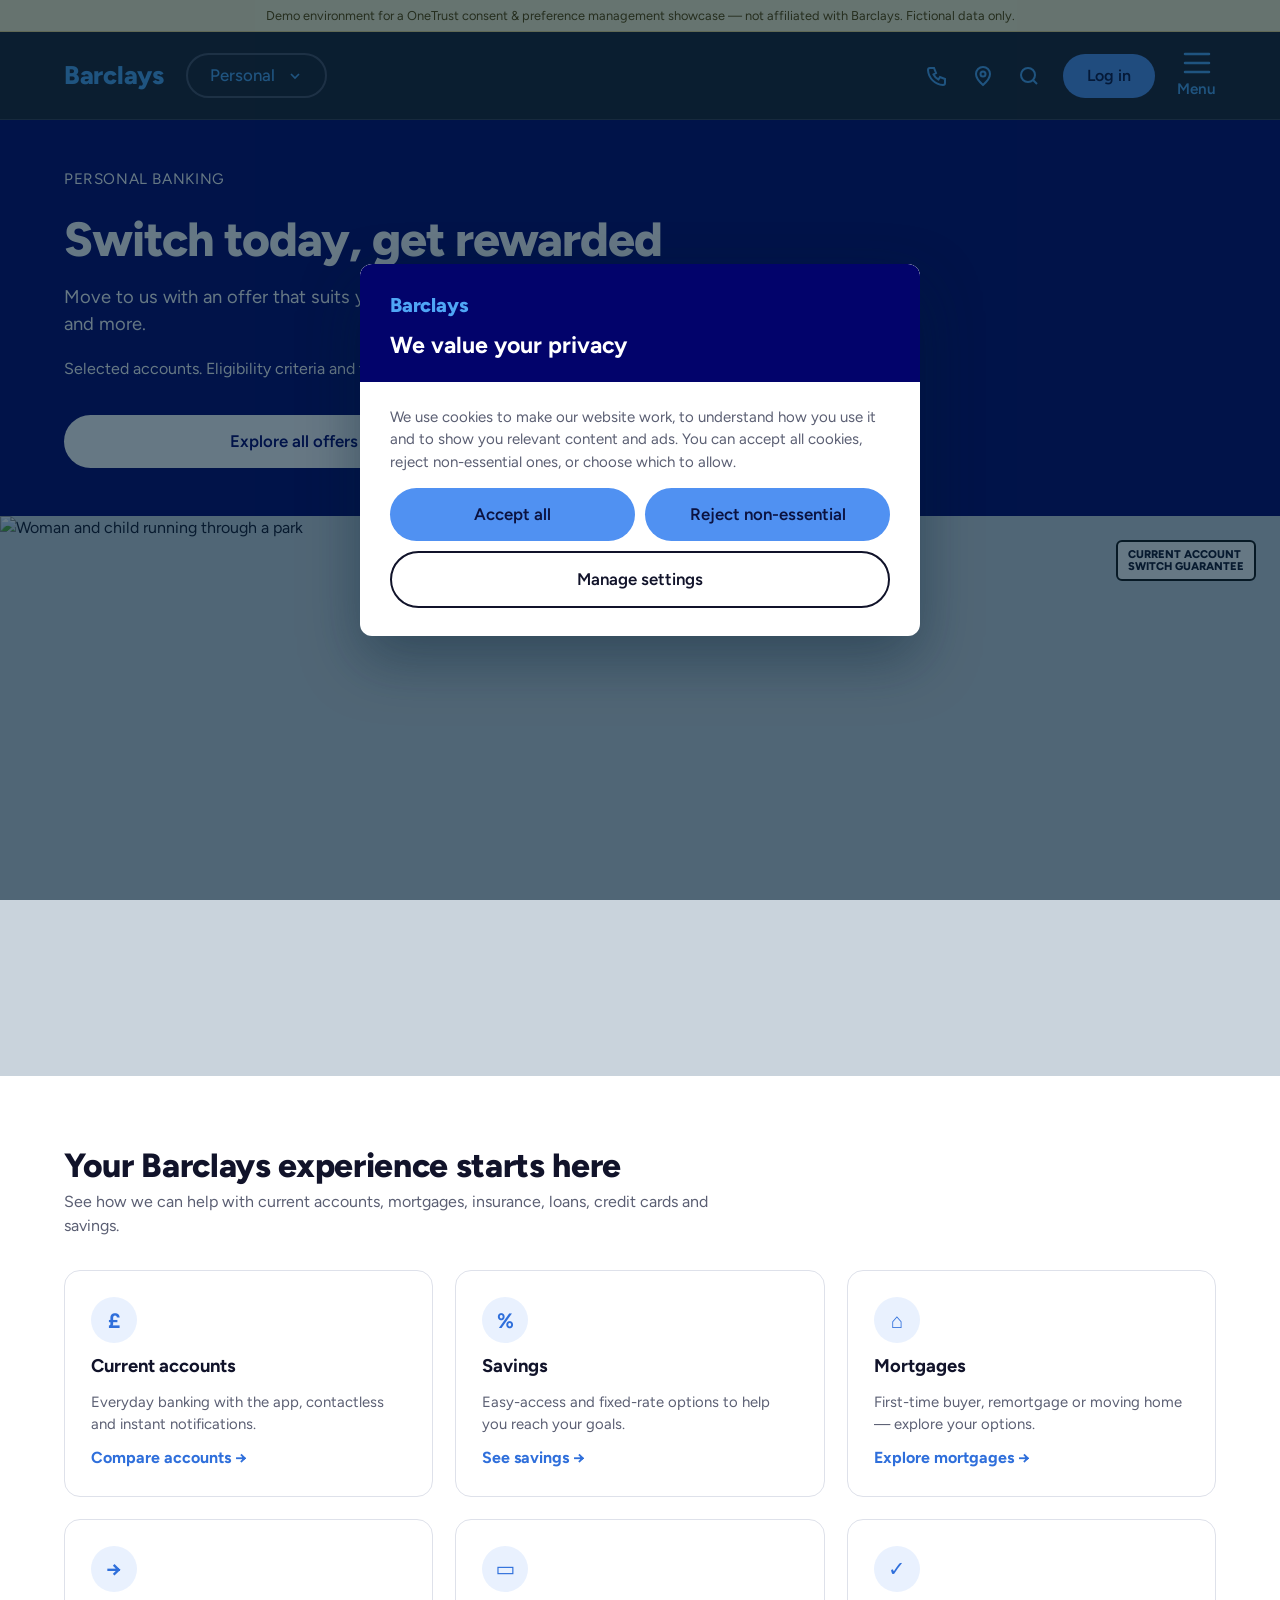
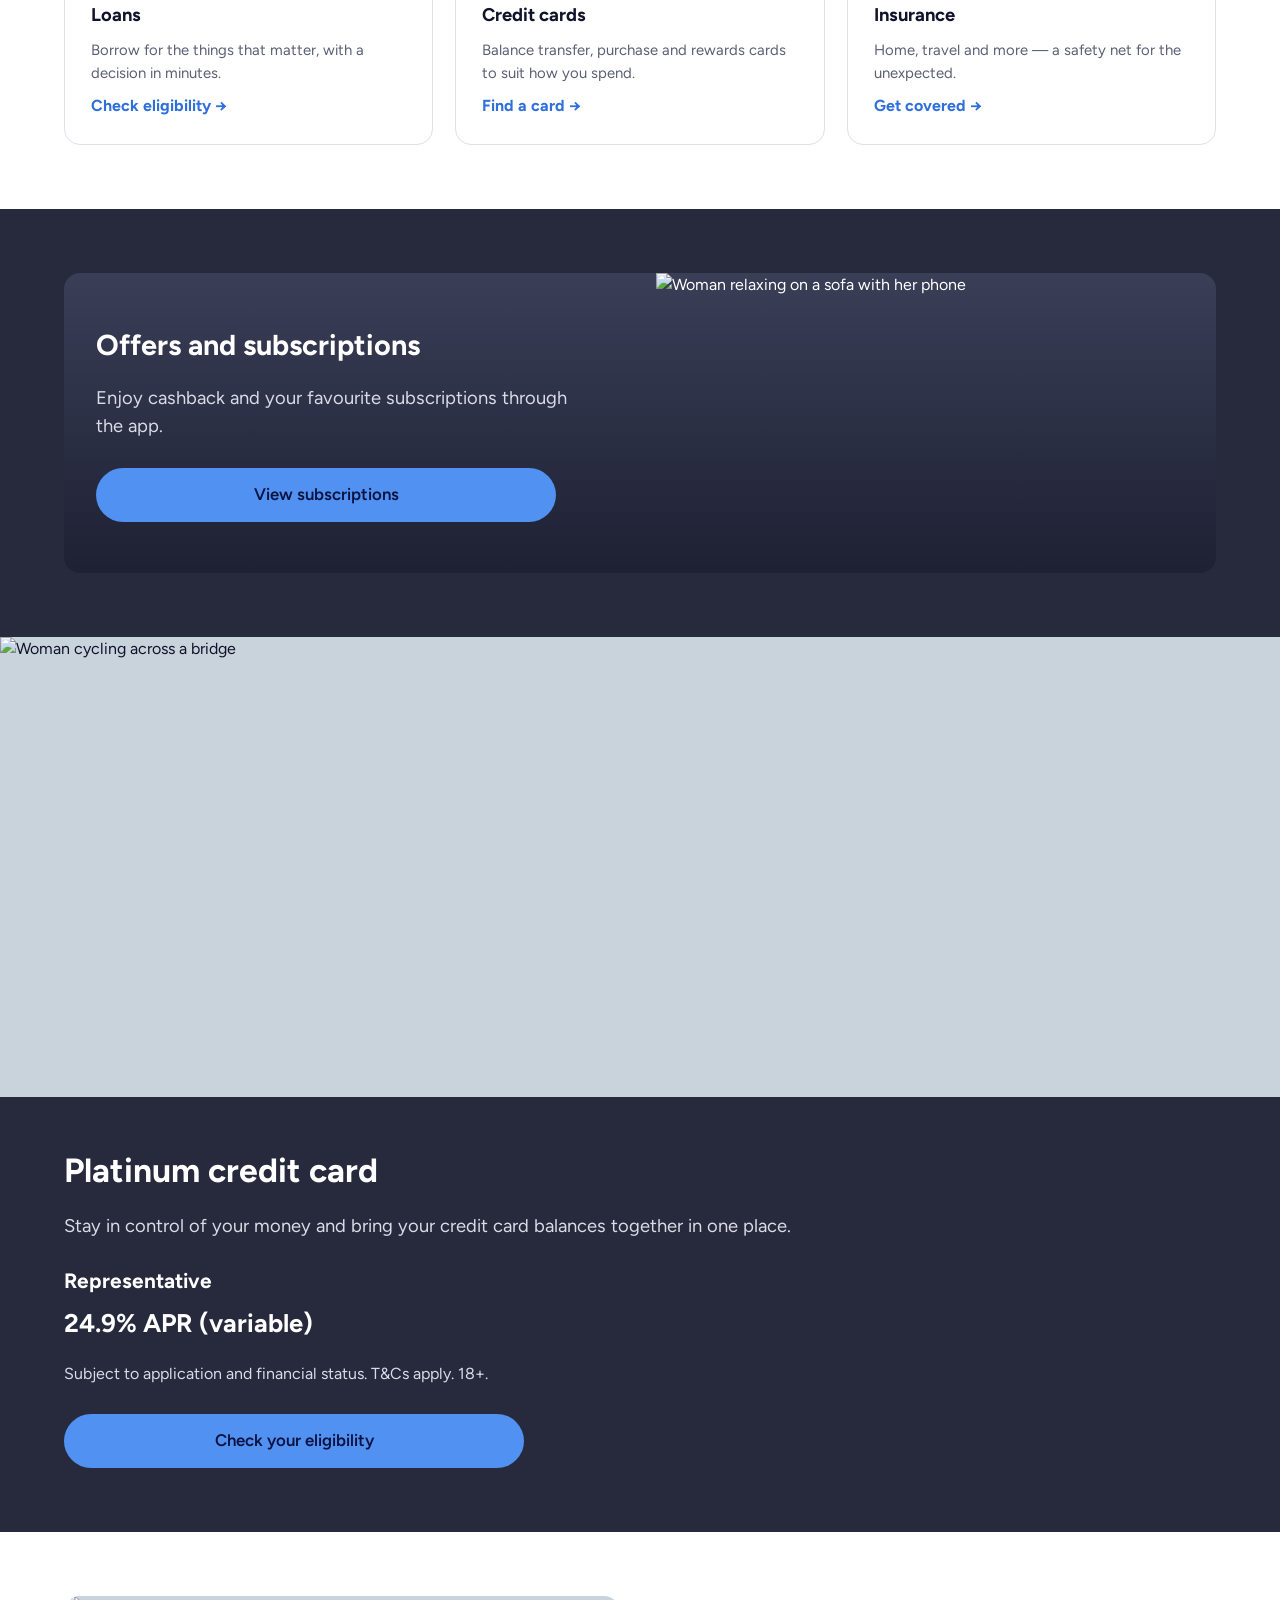
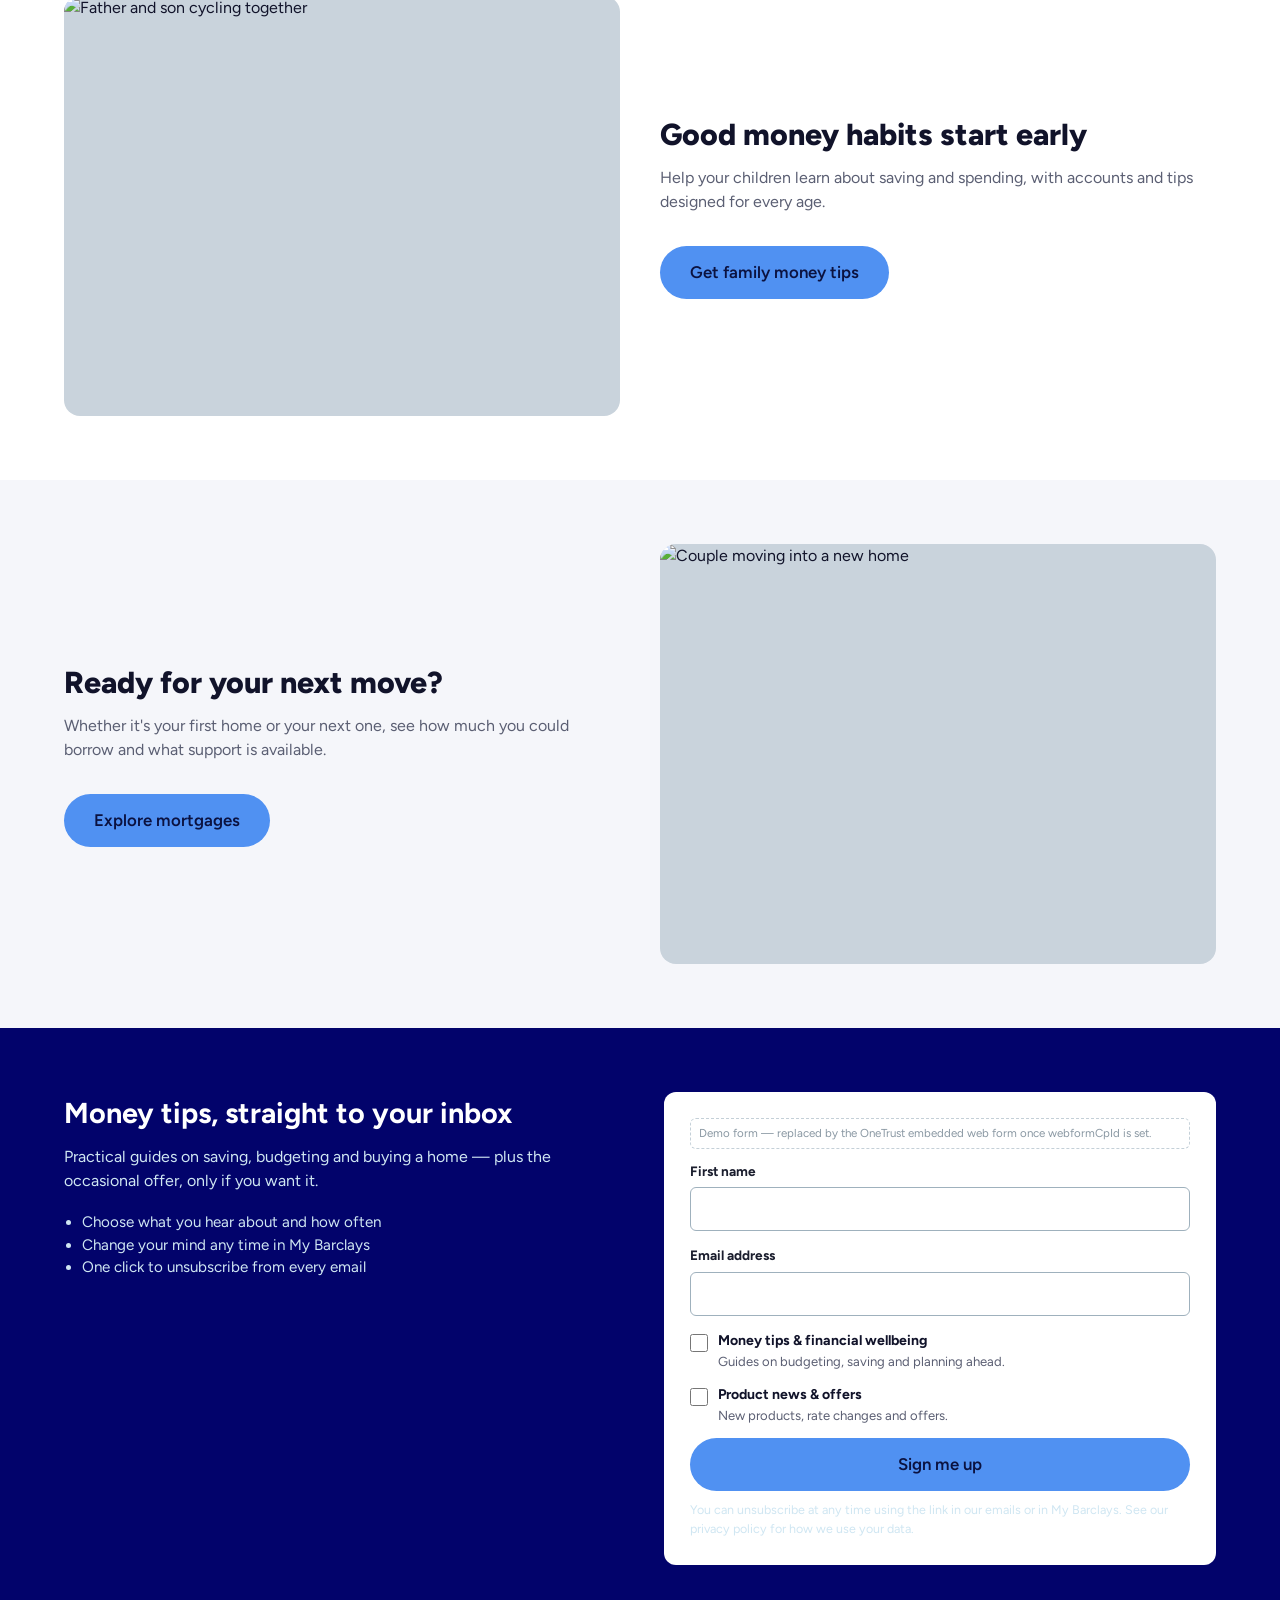
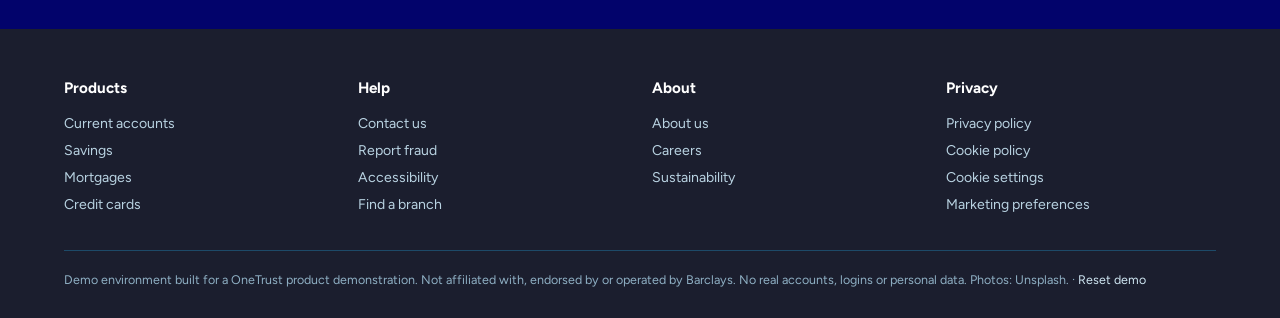
==== commit bd2e82fa: "Add files via upload" ====
--- a/index.html
+++ b/index.html
@@ -32,7 +32,7 @@
 
 <header class="main">
   <div class="wrap">
-    <a href="index.html" class="brand">Barclays <small>Demo</small></a>
+    <a href="index.html" class="brand">Barclays</a>
     <button class="seg-pill">Personal
       <svg viewBox="0 0 24 24" fill="none" stroke="currentColor" stroke-width="2.5"><path d="M6 9l6 6 6-6"/></svg>
     </button>
@@ -190,7 +190,7 @@
              onerror="this.onerror=null;this.src=this.dataset.cdn">
       </div>
       <div class="t">
-        <div class="brand">Barclays <small>Demo</small></div>
+        <div class="brand">Barclays</div>
         <h2 id="nlTitle">Make your money go further</h2>
       </div>
     </div>
--- a/assets/css/site.css
+++ b/assets/css/site.css
@@ -332,3 +332,6 @@
 .chip.st-OPT_OUT,.chip.st-WITHDRAWN{background:#FDECEA;color:#B3261E}
 .chip.st-NO_CONSENT{background:#EEF1F3;color:var(--muted)}
 .basis-legend{font-size:.82rem;color:var(--muted);margin:-6px 0 10px}
+
+/* OneTrust form slot: no frame border if the form renders in an iframe */
+#ot-container iframe{border:0 !important;width:100% !important;display:block;background:transparent}
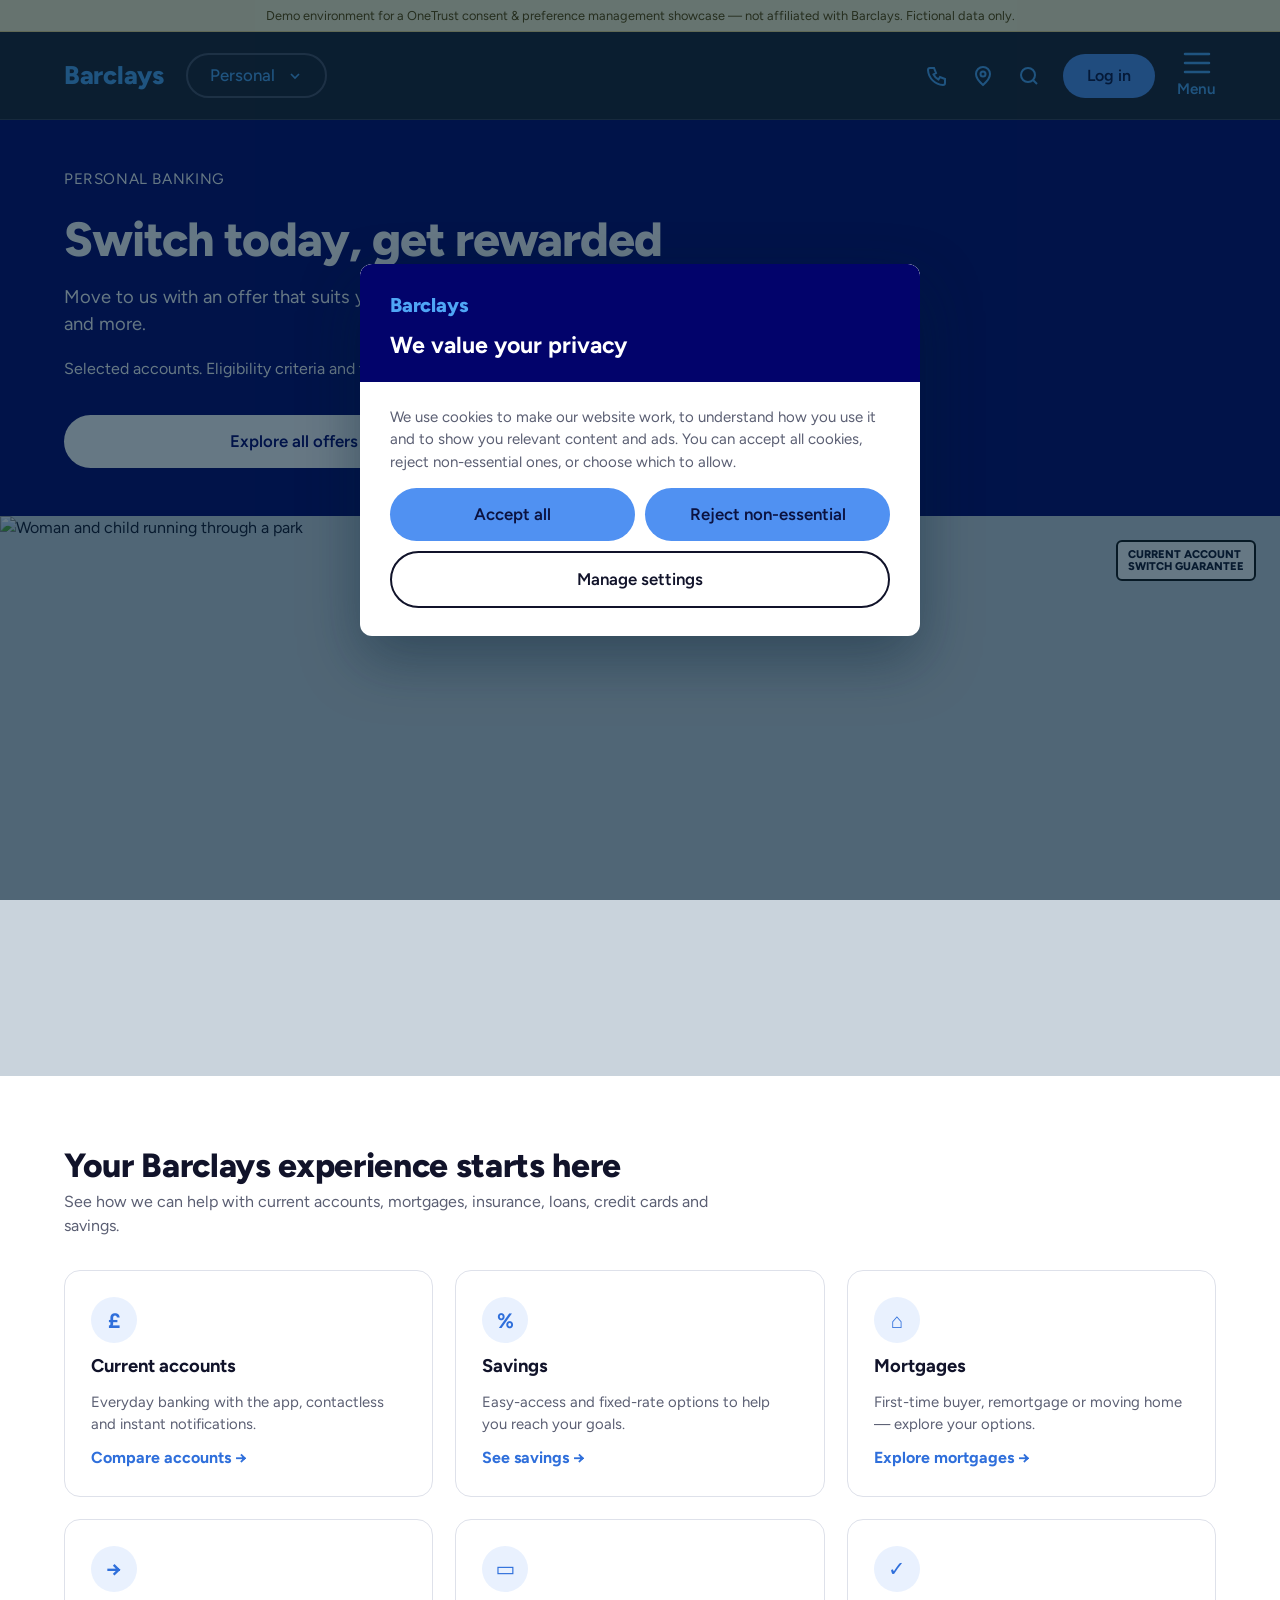
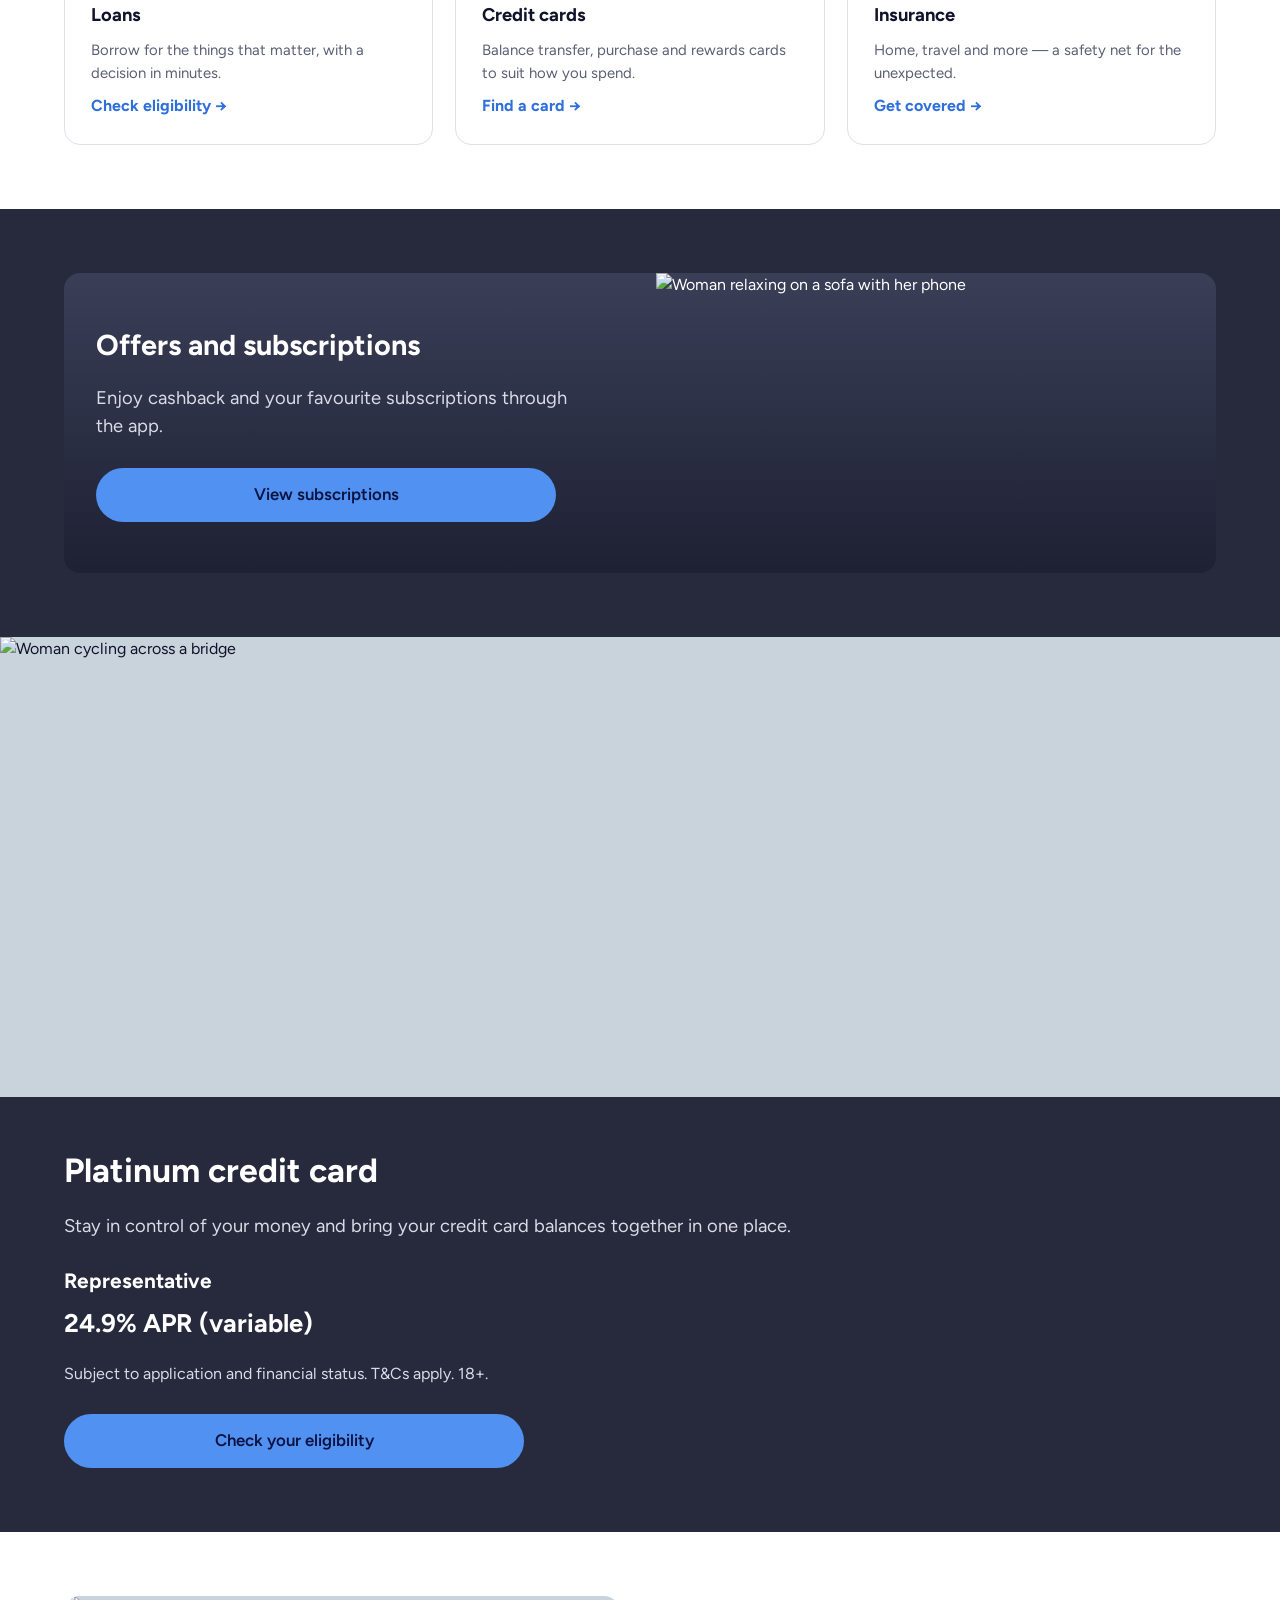
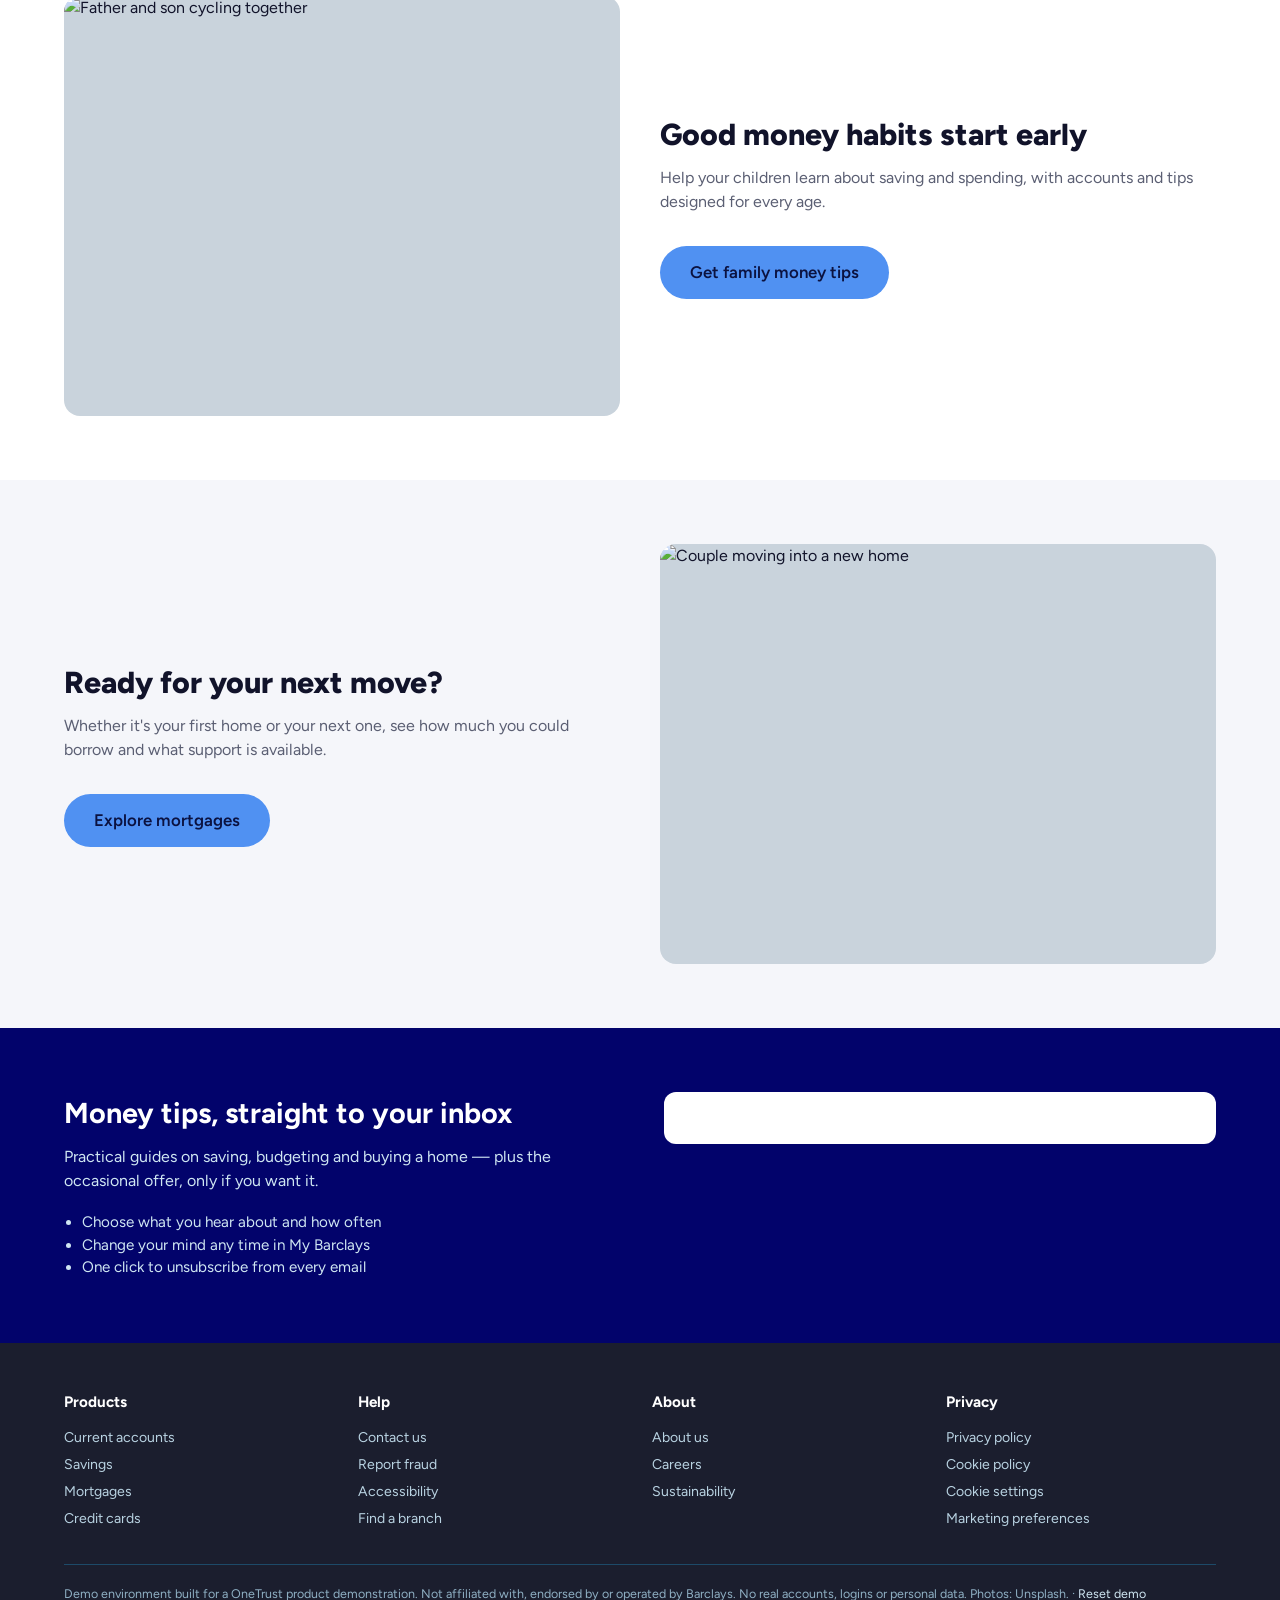
==== commit 68c617dc: "Add files via upload" ====
--- a/index.html
+++ b/index.html
@@ -16,10 +16,13 @@
 <script type="text/javascript">function OptanonWrapper(){}</script>
 -->
 
-<!-- 2) OneTrust embedded web form (UCPM) — uncomment, set data-id, and set webformCpId in assets/js/onetrust-config.js
+<!-- 2) OneTrust embedded web form — "Newsletter Pop-Up Banking" (explicit consent).
+     The OtSdk queue stub is defined in onetrust-config.js, which loads above.
+     Collection point ID (button trigger minus "ot-") is webformCpId in onetrust-config.js.
+     Renders into <div id="ot-container-main"> in the "Money tips" section below. -->
 <script src="https://privacyportaltrial.onetrust.com/consent-embedded-forms/consent-receipt-scripts/OtFormStub.js"
-        data-id="YOUR-WEB-FORM-ID" worker="https://consent-api.onetrust.com"></script>
--->
+        data-id="89af9315-196c-45ad-88ea-1b8ec3fe5a51"
+        worker="https://consent-api.onetrust.com"></script>
 
 <link rel="preconnect" href="https://fonts.googleapis.com">
 <link href="https://fonts.googleapis.com/css2?family=Figtree:wght@400;500;600;700;800&display=swap" rel="stylesheet" media="print" onload="this.media='all'">
@@ -146,7 +149,7 @@
     </div>
   </section>
 
-  <!-- Inline sign-up for visitors who closed the pop-up -->
+  <!-- Newsletter sign-up — OneTrust collection point "Newsletter Pop-Up Banking" -->
   <section class="signup-band" id="signup">
     <div class="wrap">
       <div>
@@ -159,8 +162,15 @@
         </ul>
       </div>
       <div class="signup-panel">
-        <!-- ONETRUST EMBEDDED WEB FORM — second instance of the same collection point -->
-        <div id="ot-container-inline"></div>
+        <!-- ==================================================================
+             ONETRUST EMBEDDED WEB FORM — explicit consent (Money tips, Product news).
+             Container id must match the collection point: ot-container-main.
+             ================================================================== -->
+        <div id="ot-container-main"></div>
+        <div class="slot-note" id="otMainFallback" hidden>
+          The OneTrust form didn't load. Check the collection point is published and this
+          domain is authorised in OneTrust, then reload.
+        </div>
         <div id="demoInline"></div>
       </div>
     </div>
@@ -179,30 +189,6 @@
   </div>
 </footer>
 
-<!-- =============================== NEWSLETTER POP-UP =============================== -->
-<div class="overlay" id="nlModal" role="dialog" aria-modal="true" aria-labelledby="nlTitle">
-  <div class="modal">
-    <div class="head photo-head">
-      <button class="close-x" onclick="closeNewsletter()" aria-label="Close">×</button>
-      <div class="ph">
-        <img src="assets/img/newsletter.jpg" alt=""
-             data-cdn="https://images.unsplash.com/photo-1573496782432-8690d8148c46?auto=format&fit=crop&w=1000&h=380&q=80"
-             onerror="this.onerror=null;this.src=this.dataset.cdn">
-      </div>
-      <div class="t">
-        <div class="brand">Barclays</div>
-        <h2 id="nlTitle">Make your money go further</h2>
-      </div>
-    </div>
-    <div class="body">
-      <p>Sign up for practical money tips, guides and offers chosen around your interests.</p>
-      <!-- ONETRUST EMBEDDED WEB FORM — installed when the pop-up opens -->
-      <div id="ot-container"></div>
-      <div id="demoPopup"></div>
-    </div>
-  </div>
-</div>
-
 <script src="assets/js/home.js"></script>
 </body>
 </html>
--- a/assets/css/site.css
+++ b/assets/css/site.css
@@ -335,3 +335,5 @@
 
 /* OneTrust form slot: no frame border if the form renders in an iframe */
 #ot-container iframe{border:0 !important;width:100% !important;display:block;background:transparent}
+.ot-soft-box{padding-top:18px}
+#ot-container > :first-child{margin-top:0 !important;padding-top:0 !important}
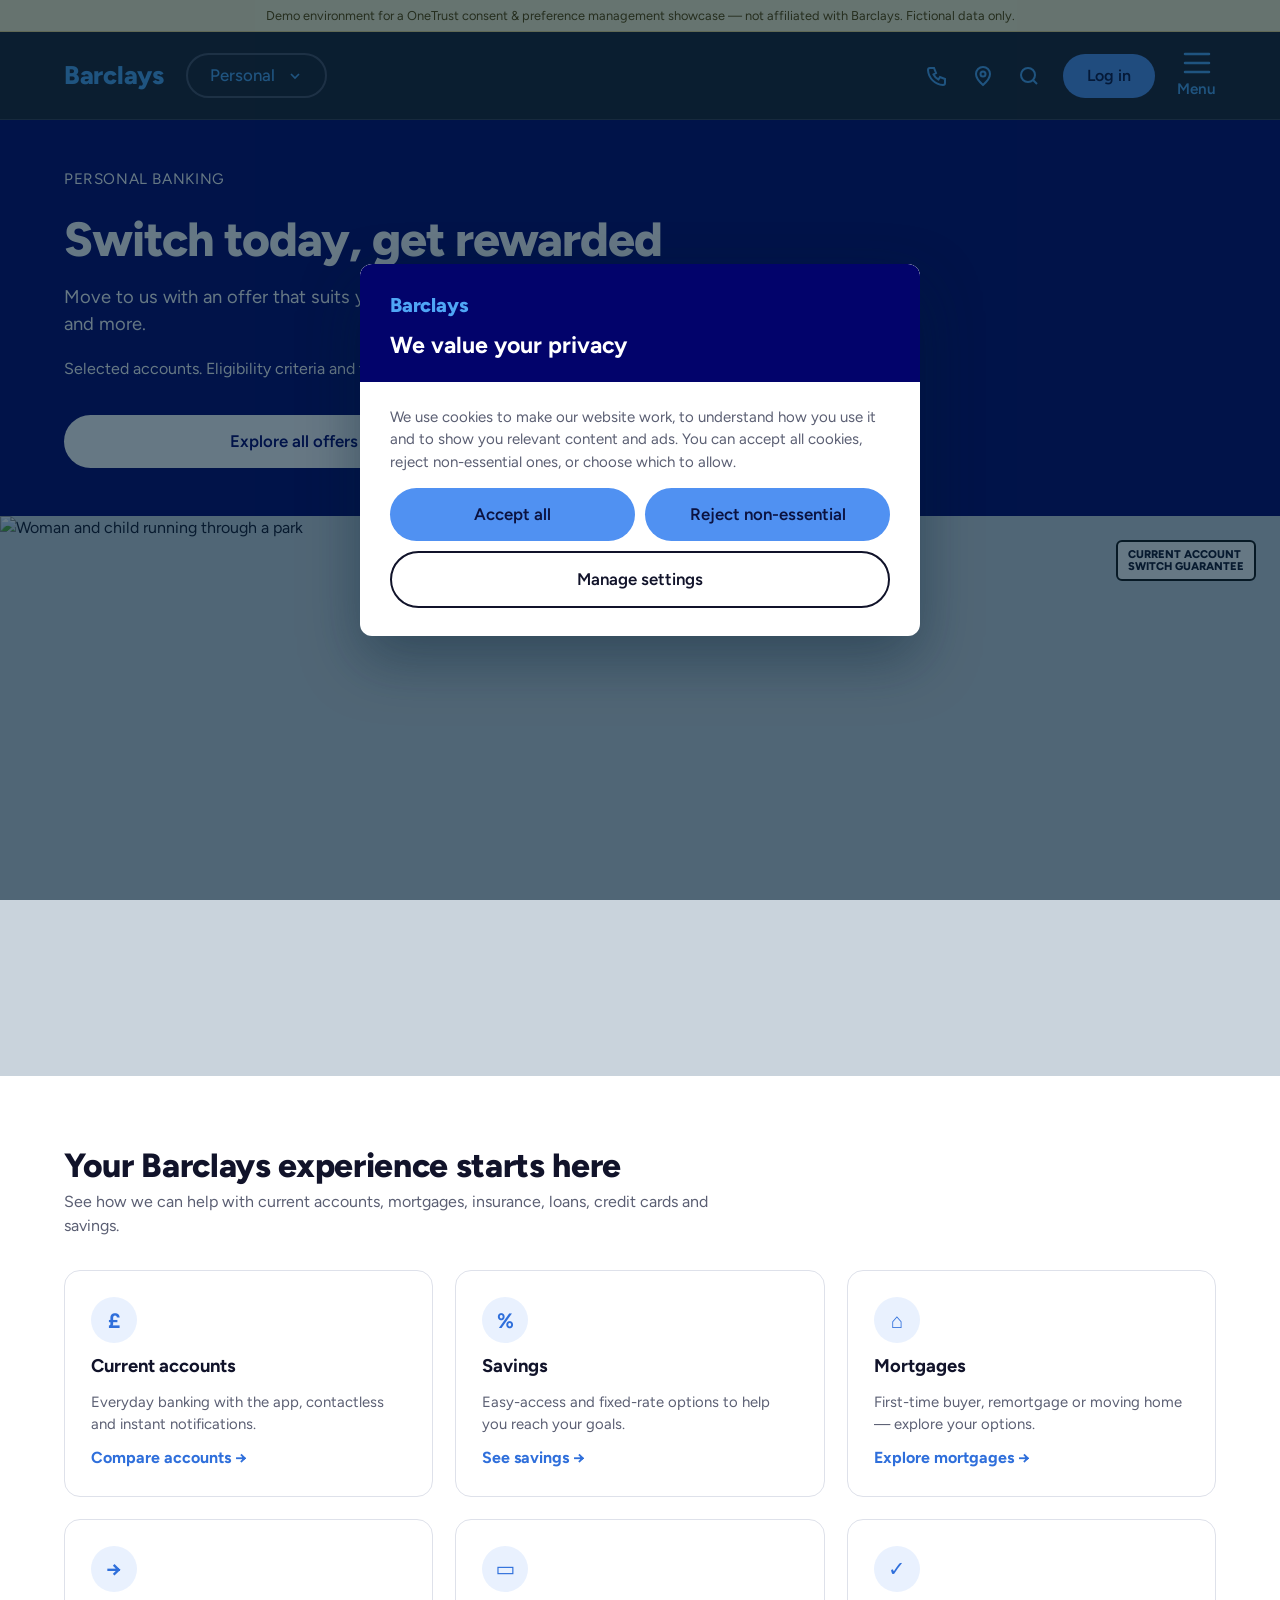
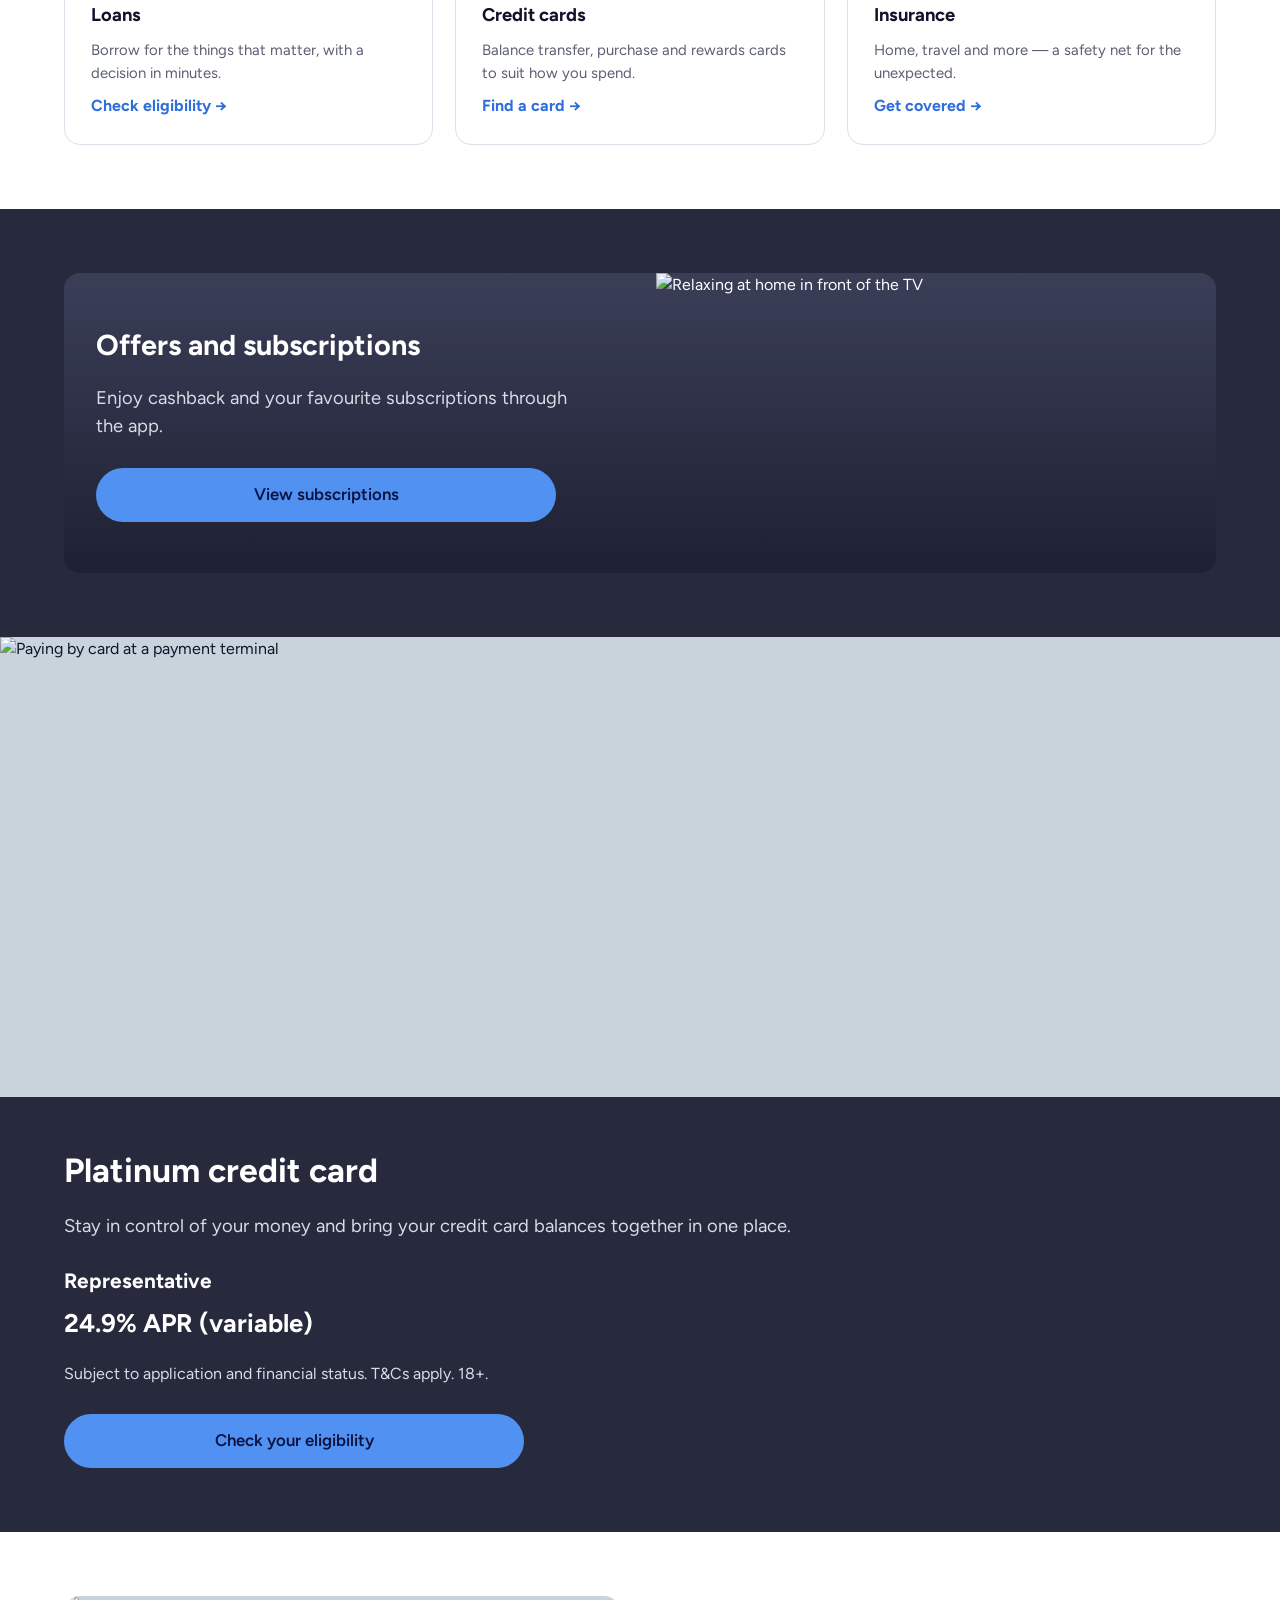
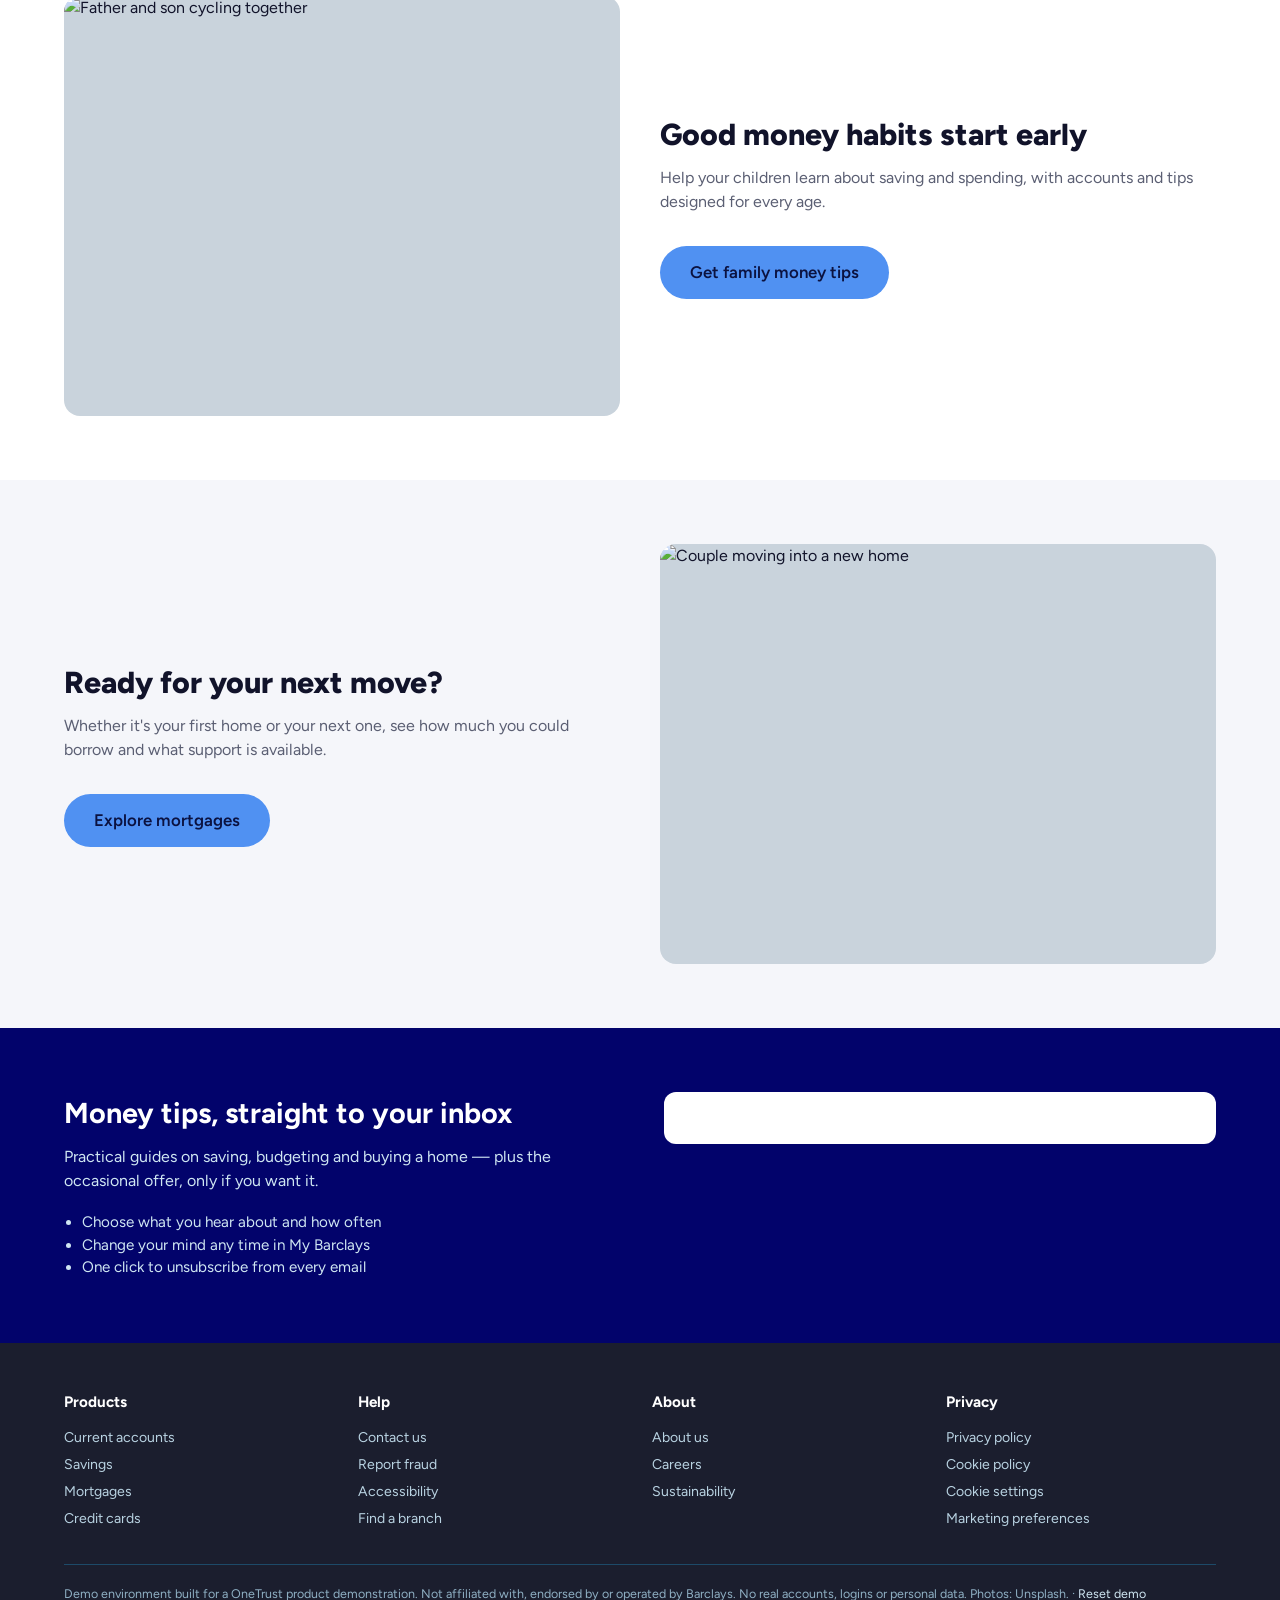
==== commit 1ce4ac29: "Add files via upload" ====
--- a/index.html
+++ b/index.html
@@ -95,8 +95,8 @@
           <a href="#products" class="btn btn-cyan">View subscriptions</a>
         </div>
         <div class="img">
-          <img src="assets/img/subscriptions.jpg" alt="Woman relaxing on a sofa with her phone"
-               data-cdn="https://images.unsplash.com/photo-1758273705845-095eaa831790?auto=format&fit=crop&w=1000&h=800&q=80"
+          <img src="assets/img/streaming.jpg" alt="Relaxing at home in front of the TV"
+               data-cdn="https://images.unsplash.com/photo-1586899028174-e7098604235b?auto=format&fit=crop&w=1000&h=800&q=80"
                onerror="this.onerror=null;this.src=this.dataset.cdn" loading="lazy">
         </div>
       </div>
@@ -104,8 +104,8 @@
   </section>
 
   <div class="photo feature-img">
-    <img src="assets/img/credit-card.jpg" alt="Woman cycling across a bridge"
-         data-cdn="https://images.unsplash.com/photo-1728763377830-013769bc88b3?auto=format&fit=crop&w=1800&h=900&q=80"
+    <img src="assets/img/card-payment.jpg" alt="Paying by card at a payment terminal"
+         data-cdn="https://images.unsplash.com/photo-1556742031-c6961e8560b0?auto=format&fit=crop&w=1800&h=900&q=80"
          onerror="this.onerror=null;this.src=this.dataset.cdn" loading="lazy">
   </div>
   <section class="band-slate" style="padding-top:48px">
